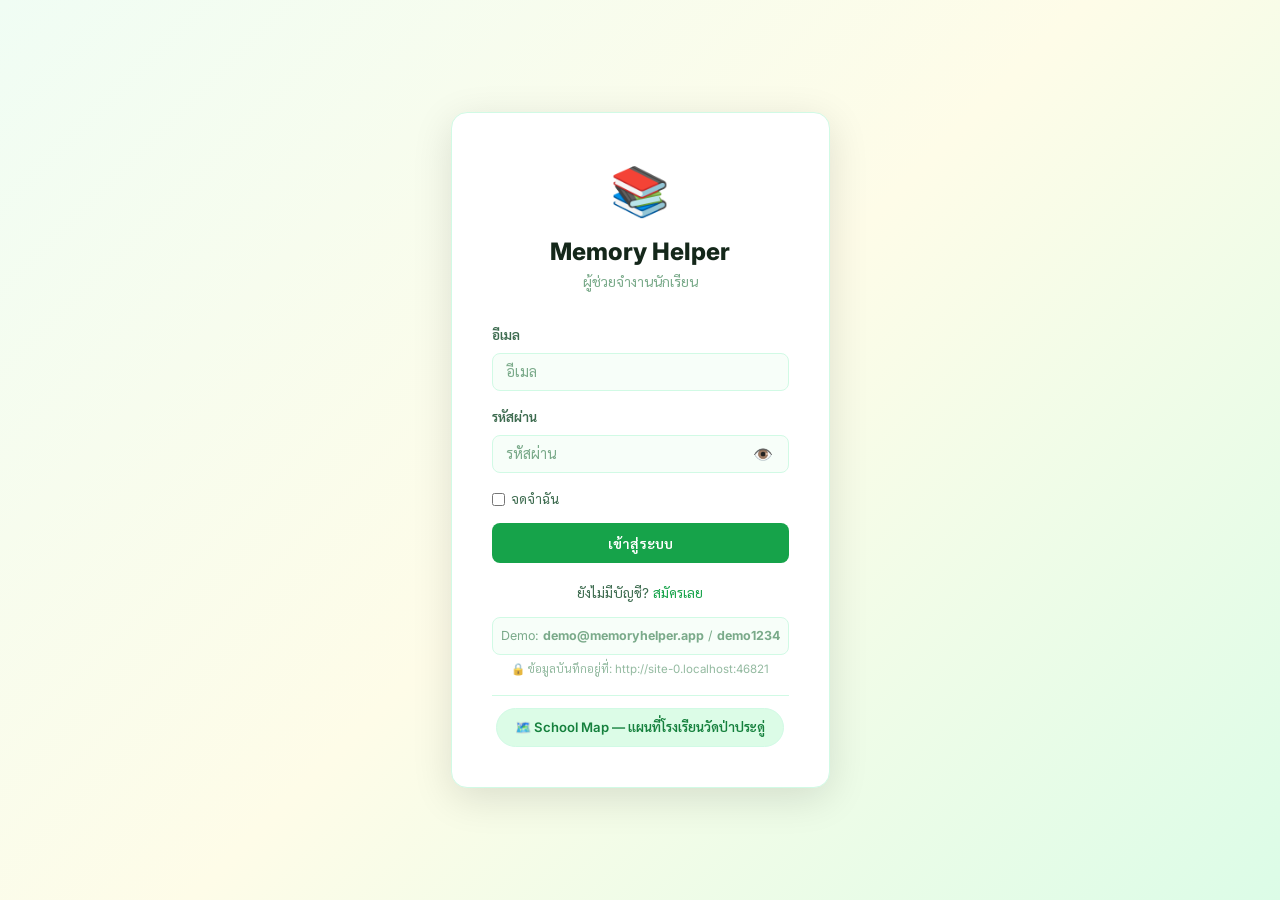
==== index.html @ 26f9a1de "Add files via upload" ====
<!DOCTYPE html>
<html lang="th" data-theme="light">
<head>
  <meta charset="UTF-8">
  <meta name="viewport" content="width=device-width, initial-scale=1.0, viewport-fit=cover">
  <meta name="description" content="Memory Helper – Student Task & Reminder Manager">
  <meta name="theme-color" content="#16a34a">
  <title>Memory Helper – ผู้ช่วยจำงานนักเรียน</title>

  <!-- Google Fonts -->
  <link rel="preconnect" href="https://fonts.googleapis.com">
  <link rel="preconnect" href="https://fonts.gstatic.com" crossorigin>
  <link href="https://fonts.googleapis.com/css2?family=Inter:wght@400;500;600;700;800&family=Sarabun:wght@400;500;600;700;800&display=swap" rel="stylesheet">

  <!-- Stylesheets -->
  <link rel="stylesheet" href="css/style.css">
  <link rel="stylesheet" href="css/responsive.css">
</head>
<body>

<!-- ════════════════════════════════════════════════════════════════════
     AUTH SCREEN
════════════════════════════════════════════════════════════════════ -->
<div id="authScreen" style="display:none" role="main" aria-label="Authentication">
  <div id="authFormContainer"></div>
</div>


<!-- ════════════════════════════════════════════════════════════════════
     APP SHELL
════════════════════════════════════════════════════════════════════ -->
<div id="appShell" style="display:none" role="application">

  <!-- Sidebar overlay (mobile) -->
  <div id="sidebarOverlay" aria-hidden="true"></div>

  <!-- Sidebar -->
  <nav id="sidebar" aria-label="Main navigation">

    <!-- Brand -->
    <div class="sidebar-brand">
      <span class="sidebar-brand-icon" aria-hidden="true">📚</span>
      <div>
        <div class="sidebar-brand-name" data-i18n="appName">Memory Helper</div>
        <div class="sidebar-brand-tag"  data-i18n="appTagline">ผู้ช่วยจำงานนักเรียน</div>
      </div>
    </div>

    <!-- User info -->
    <div id="sidebarUser" aria-live="polite"></div>

    <!-- Navigation links -->
    <div class="sidebar-nav" role="menu">
      <div class="nav-section-label">MENU</div>

      <a href="#" class="nav-link" data-page="dashboard" role="menuitem">
        <span class="nav-icon" aria-hidden="true">🏠</span>
        <span data-i18n="dashboard">หน้าหลัก</span>
      </a>

      <a href="#" class="nav-link" data-page="tasks" role="menuitem">
        <span class="nav-icon" aria-hidden="true">📝</span>
        <span data-i18n="myTasks">งานของฉัน</span>
      </a>

      <a href="#" class="nav-link" data-page="calendar" role="menuitem">
        <span class="nav-icon" aria-hidden="true">📅</span>
        <span data-i18n="calendar">ปฏิทิน</span>
      </a>

      <a href="#" class="nav-link" data-page="notifications" role="menuitem">
        <span class="nav-icon" aria-hidden="true">🔔</span>
        <span data-i18n="notifications">การแจ้งเตือน</span>
        <span class="nav-badge notif-badge" aria-label="unread notifications" style="display:none"></span>
      </a>

      <div class="nav-section-label" style="margin-top:.5rem">TOOLS</div>

      <a href="../school-map/index.html" class="nav-link" role="menuitem" target="_self">
        <span class="nav-icon" aria-hidden="true">🗺️</span>
        <span>School Map</span>
      </a>

      <div class="nav-section-label" style="margin-top:.5rem">ACCOUNT</div>

      <a href="#" class="nav-link" data-page="profile" role="menuitem">
        <span class="nav-icon" aria-hidden="true">👤</span>
        <span data-i18n="profile">โปรไฟล์</span>
      </a>

      <a href="#" class="nav-link" data-page="settings" role="menuitem">
        <span class="nav-icon" aria-hidden="true">⚙️</span>
        <span data-i18n="settings">ตั้งค่า</span>
      </a>
    </div>

    <!-- Bottom actions -->
    <div class="sidebar-bottom">
      <button class="sidebar-bottom-btn" id="themeToggleBtn" aria-label="Toggle theme">
        <span id="themeIcon" aria-hidden="true">🌙</span>
        <span id="themeLabel" data-i18n="darkMode">โหมดมืด</span>
      </button>
      <button class="sidebar-bottom-btn" id="langToggleBtn" aria-label="Switch language">
        🇬🇧 English
      </button>
      <button class="sidebar-bottom-btn danger" id="logoutBtn" aria-label="Logout">
        <span aria-hidden="true">🚪</span>
        <span data-i18n="logout">ออกจากระบบ</span>
      </button>
    </div>
  </nav>


  <!-- Main area -->
  <div class="main-area">

    <!-- Topbar -->
    <header id="topbar" role="banner">
      <button id="hamburgerBtn" aria-label="Open menu" aria-expanded="false" aria-controls="sidebar">
        <span></span><span></span><span></span>
      </button>

      <div class="topbar-search" role="search">
        <svg class="topbar-search-icon" width="16" height="16" viewBox="0 0 24 24"
             fill="none" stroke="currentColor" stroke-width="2" aria-hidden="true">
          <circle cx="11" cy="11" r="8"/><line x1="21" y1="21" x2="16.65" y2="16.65"/>
        </svg>
        <input type="search" id="globalSearch" aria-label="Search tasks"
               data-i18n-placeholder="searchTasks"
               placeholder="ค้นหางาน...">
      </div>

      <div class="topbar-right">
        <button class="topbar-btn" onclick="navigateTo('notifications')" aria-label="Notifications">
          <span aria-hidden="true">🔔</span>
          <span class="notif-badge" style="display:none" aria-live="polite"></span>
        </button>
        <button class="topbar-btn" onclick="toggleTheme()" aria-label="Toggle theme" id="themeToggleBtnTop">
          <span aria-hidden="true">🌙</span>
        </button>
      </div>
    </header>


    <!-- Page content -->
    <main class="page-content" id="pageContent" role="main" aria-live="polite">

      <section id="page-dashboard"     class="page" role="region" aria-label="Dashboard"></section>
      <section id="page-tasks"         class="page" role="region" aria-label="My Tasks"></section>
      <section id="page-calendar"      class="page" role="region" aria-label="Calendar"></section>
      <section id="page-notifications" class="page" role="region" aria-label="Notifications"></section>
      <section id="page-profile"       class="page" role="region" aria-label="Profile"></section>
      <section id="page-settings"      class="page" role="region" aria-label="Settings"></section>

    </main>
  </div>

</div>


<!-- ════════════════════════════════════════════════════════════════════
     TASK MODAL
════════════════════════════════════════════════════════════════════ -->
<div id="mainModal" role="dialog" aria-modal="true" aria-hidden="true"
     aria-labelledby="modalTitle">
  <div class="modal-content">
    <div class="modal-header">
      <h2 id="modalTitle"></h2>
      <button class="modal-close" id="modalCloseBtn" aria-label="Close modal">✕</button>
    </div>
    <div class="modal-body" id="modalBody"></div>
    <div class="modal-footer">
      <button class="btn btn-outline danger" id="modalDeleteBtn" style="display:none;margin-right:auto">
        <svg width="14" height="14" viewBox="0 0 24 24" fill="none" stroke="currentColor"
             stroke-width="2" aria-hidden="true">
          <polyline points="3 6 5 6 21 6"/>
          <path d="M19 6l-1 14a2 2 0 0 1-2 2H8a2 2 0 0 1-2-2L5 6"/>
        </svg>
        <span data-i18n="delete">ลบ</span>
      </button>
      <button class="btn btn-outline" id="modalCancelBtn" data-i18n="cancel">ยกเลิก</button>
      <button class="btn btn-primary" id="modalSaveBtn" data-i18n="save">บันทึก</button>
    </div>
  </div>
</div>


<!-- ════════════════════════════════════════════════════════════════════
     CONFIRM DIALOG
════════════════════════════════════════════════════════════════════ -->
<div id="confirmModal" role="alertdialog" aria-modal="true"
     aria-labelledby="confirmMessage">
  <div class="confirm-box">
    <h3 id="confirmMessage"></h3>
    <div class="confirm-btns">
      <button class="btn btn-danger"  id="confirmYesBtn" data-i18n="yes">ใช่</button>
      <button class="btn btn-outline" id="confirmNoBtn"  data-i18n="no">ไม่</button>
    </div>
  </div>
</div>


<!-- ════════════════════════════════════════════════════════════════════
     TOAST CONTAINER
════════════════════════════════════════════════════════════════════ -->
<div id="toastContainer" aria-live="polite" aria-atomic="false"></div>


<!-- ════════════════════════════════════════════════════════════════════
     MOBILE FAB
════════════════════════════════════════════════════════════════════ -->
<button id="fabAddBtn" aria-label="Add task">+</button>


<!-- ════════════════════════════════════════════════════════════════════
     JAVASCRIPT  –  load order matters
════════════════════════════════════════════════════════════════════ -->
<script src="js/translations.js"></script>
<script src="js/storage.js"></script>
<script src="js/auth.js"></script>
<script src="js/reminders.js"></script>
<script src="js/notifications.js"></script>
<script src="js/school.js"></script>
<script src="js/subjects.js"></script>
<script src="js/teachers.js"></script>
<script src="js/homework.js"></script>
<script src="js/calendar.js"></script>
<script src="js/app.js"></script>

</body>
</html>
---- css/style.css ----
/* =====================================================================
   style.css  –  Memory Helper  –  Main Stylesheet
   ===================================================================== */

/* ── CSS Variables (Light theme – Green & Yellow scheme) ──────────── */
:root {
  --bg:            #f0fdf4;
  --surface:       #ffffff;
  --surface-2:     #f7fef9;
  --border:        #d1fae5;
  --text:          #14271a;
  --text-2:        #3d6b4f;
  --text-3:        #7aaa8a;

  /* Primary = Green */
  --primary:       #16a34a;
  --primary-light: #dcfce7;
  --primary-dark:  #15803d;

  /* Accent = Yellow */
  --accent:        #ca8a04;
  --accent-light:  #fef9c3;
  --accent-dark:   #a16207;
  --accent-bright: #eab308;

  --success:       #22c55e;
  --success-light: #dcfce7;
  --warning:       #eab308;
  --warning-light: #fef9c3;
  --danger:        #ef4444;
  --danger-light:  #fee2e2;
  --info:          #0ea5e9;
  --info-light:    #e0f2fe;
  --purple:        #8b5cf6;
  --purple-light:  #ede9fe;
  --teal:          #14b8a6;
  --teal-light:    #ccfbf1;
  --orange:        #f97316;
  --orange-light:  #ffedd5;

  --sidebar-w:     260px;
  --topbar-h:      64px;
  --radius:        12px;
  --radius-sm:     8px;
  --radius-lg:     16px;
  --shadow-sm:     0 1px 3px rgba(0,0,0,.07), 0 1px 2px rgba(0,0,0,.04);
  --shadow:        0 4px 16px rgba(0,0,0,.08);
  --shadow-lg:     0 10px 40px rgba(0,0,0,.12);
  --transition:    .2s ease;
  --font:          'Inter', 'Sarabun', system-ui, sans-serif;
}

[data-theme="dark"] {
  --bg:            #0a1a0f;
  --surface:       #0f2117;
  --surface-2:     #162d1f;
  --border:        #1e4028;
  --text:          #e6f5eb;
  --text-2:        #86c49a;
  --text-3:        #4a7a5a;
  --primary-light: #14321e;
  --accent-light:  #2d2200;
  --success-light: #052e0e;
  --warning-light: #2d1e00;
  --danger-light:  #450a0a;
  --info-light:    #082030;
  --purple-light:  #2e1065;
  --teal-light:    #042f2e;
  --orange-light:  #431407;
  --shadow-sm:     0 1px 3px rgba(0,0,0,.35);
  --shadow:        0 4px 16px rgba(0,0,0,.35);
  --shadow-lg:     0 10px 40px rgba(0,0,0,.45);
}

/* ── Reset & Base ─────────────────────────────────────────────────── */
*, *::before, *::after { box-sizing: border-box; margin: 0; padding: 0; }
html { scroll-behavior: smooth; }
body {
  font-family: var(--font);
  background: var(--bg);
  color: var(--text);
  line-height: 1.6;
  min-height: 100vh;
  transition: background var(--transition), color var(--transition);
}
a { color: var(--primary); text-decoration: none; }
a:hover { text-decoration: underline; }
img { max-width: 100%; display: block; }
button { font-family: inherit; cursor: pointer; border: none; background: none; }
input, textarea, select { font-family: inherit; }
ul, ol { list-style: none; }

/* ── Typography ───────────────────────────────────────────────────── */
h1 { font-size: 1.75rem; font-weight: 700; line-height: 1.2; }
h2 { font-size: 1.25rem; font-weight: 600; }
h3 { font-size: 1.05rem; font-weight: 600; }
h4 { font-size: .95rem;  font-weight: 600; }
p  { color: var(--text-2); }
.gradient-text {
  background: linear-gradient(135deg, var(--primary), var(--accent-bright));
  -webkit-background-clip: text;
  -webkit-text-fill-color: transparent;
  background-clip: text;
}

/* ── Scrollbar ────────────────────────────────────────────────────── */
::-webkit-scrollbar { width: 6px; height: 6px; }
::-webkit-scrollbar-track { background: transparent; }
::-webkit-scrollbar-thumb { background: var(--border); border-radius: 99px; }
::-webkit-scrollbar-thumb:hover { background: var(--text-3); }

/* ── Layout ───────────────────────────────────────────────────────── */
#appShell { display: flex; min-height: 100vh; }
.main-area { flex: 1; display: flex; flex-direction: column; min-width: 0; margin-left: var(--sidebar-w); }
.page-content { flex: 1; padding: 2rem; max-width: 1200px; width: 100%; margin: 0 auto; }

/* ── Sidebar ──────────────────────────────────────────────────────── */
#sidebar {
  position: fixed; top: 0; left: 0; bottom: 0; width: var(--sidebar-w);
  background: var(--surface);
  border-right: 1px solid var(--border);
  display: flex; flex-direction: column;
  z-index: 200;
  transition: transform var(--transition), box-shadow var(--transition);
  overflow-y: auto;
}
.sidebar-brand {
  display: flex; align-items: center; gap: .75rem;
  padding: 1.25rem 1.5rem;
  border-bottom: 1px solid var(--border);
}
.sidebar-brand-icon { font-size: 1.75rem; }
.sidebar-brand-name { font-size: 1.1rem; font-weight: 700; color: var(--text); }
.sidebar-brand-tag  { font-size: .7rem; color: var(--text-3); }

#sidebarUser {
  display: flex; align-items: center; gap: .75rem;
  padding: 1rem 1.5rem;
  border-bottom: 1px solid var(--border);
}
.sidebar-avatar {
  width: 40px; height: 40px; border-radius: 50%;
  background: linear-gradient(135deg, var(--primary), var(--accent-bright));
  display: flex; align-items: center; justify-content: center;
  color: #fff; font-weight: 700; font-size: .9rem; overflow: hidden; flex-shrink: 0;
}
.sidebar-avatar img { width: 100%; height: 100%; object-fit: cover; }
.sidebar-user-name  { font-size: .9rem; font-weight: 600; color: var(--text); }
.sidebar-user-email { font-size: .75rem; color: var(--text-3); }

.sidebar-nav { flex: 1; padding: .75rem 0; }
.nav-section-label { font-size: .65rem; font-weight: 700; letter-spacing: .08em; text-transform: uppercase; color: var(--text-3); padding: .5rem 1.5rem .25rem; }
.nav-link {
  display: flex; align-items: center; gap: .75rem;
  padding: .65rem 1.5rem;
  color: var(--text-2);
  font-size: .9rem; font-weight: 500;
  border-radius: var(--radius-sm);
  margin: .1rem .75rem;
  transition: background var(--transition), color var(--transition);
  position: relative;
}
.nav-link:hover { background: var(--primary-light); color: var(--primary); text-decoration: none; }
.nav-link.active { background: var(--primary-light); color: var(--primary); font-weight: 600; }
.nav-link.active::before {
  content: ''; position: absolute; left: 0; top: 50%; transform: translateY(-50%);
  width: 3px; height: 60%; background: var(--primary); border-radius: 99px; margin-left: .75rem;
}
.nav-icon { font-size: 1.1rem; width: 20px; text-align: center; }
.nav-badge {
  margin-left: auto; min-width: 18px; height: 18px; padding: 0 4px;
  background: var(--danger); color: #fff; font-size: .68rem; font-weight: 700;
  border-radius: 99px; display: flex; align-items: center; justify-content: center;
}
.sidebar-bottom {
  border-top: 1px solid var(--border); padding: .75rem;
}
.sidebar-bottom-btn {
  display: flex; align-items: center; gap: .75rem;
  padding: .6rem 1rem; width: 100%;
  border-radius: var(--radius-sm); color: var(--text-2); font-size: .875rem;
  transition: background var(--transition), color var(--transition);
}
.sidebar-bottom-btn:hover { background: var(--surface-2); color: var(--text); }
.sidebar-bottom-btn.danger:hover { background: var(--danger-light); color: var(--danger); }

#sidebarOverlay {
  display: none; position: fixed; inset: 0;
  background: rgba(0,0,0,.4); z-index: 199;
}
#sidebarOverlay.active { display: block; }

/* ── Topbar ───────────────────────────────────────────────────────── */
#topbar {
  height: var(--topbar-h); background: var(--surface);
  border-bottom: 1px solid var(--border);
  display: flex; align-items: center; gap: 1rem;
  padding: 0 1.5rem; position: sticky; top: 0; z-index: 100;
}
#hamburgerBtn {
  display: none; flex-direction: column; gap: 5px;
  padding: .5rem; border-radius: var(--radius-sm);
  transition: background var(--transition);
}
#hamburgerBtn:hover { background: var(--surface-2); }
#hamburgerBtn span { display: block; width: 22px; height: 2px; background: var(--text); border-radius: 99px; transition: var(--transition); }
.topbar-search {
  flex: 1; max-width: 360px;
  position: relative;
}
.topbar-search-icon { position: absolute; left: .75rem; top: 50%; transform: translateY(-50%); color: var(--text-3); pointer-events: none; }
#globalSearch {
  width: 100%; padding: .5rem .75rem .5rem 2.25rem;
  background: var(--surface-2); border: 1px solid var(--border);
  border-radius: 99px; color: var(--text); font-size: .875rem;
  transition: border var(--transition), box-shadow var(--transition);
}
#globalSearch:focus { outline: none; border-color: var(--primary); box-shadow: 0 0 0 3px rgba(22,163,74,.15); }
.topbar-right { margin-left: auto; display: flex; align-items: center; gap: .5rem; }
.topbar-btn {
  width: 38px; height: 38px; border-radius: 50%;
  display: flex; align-items: center; justify-content: center;
  color: var(--text-2); font-size: 1rem;
  transition: background var(--transition), color var(--transition);
  position: relative;
}
.topbar-btn:hover { background: var(--surface-2); color: var(--text); }
.notif-badge {
  position: absolute; top: -2px; right: -2px;
  min-width: 16px; height: 16px; padding: 0 3px;
  background: var(--danger); color: #fff; font-size: .62rem; font-weight: 700;
  border-radius: 99px; display: flex; align-items: center; justify-content: center;
  border: 2px solid var(--surface);
}
#langToggleBtn {
  padding: .35rem .75rem; border-radius: 99px; font-size: .8rem; font-weight: 600;
  background: var(--primary-light); color: var(--primary);
  transition: background var(--transition);
}
#langToggleBtn:hover { background: var(--primary); color: #fff; }

/* ── Pages ────────────────────────────────────────────────────────── */
.page { display: none; }
.page.active { display: block; }
.page-enter { animation: fadeSlideIn .35s ease; }

@keyframes fadeSlideIn {
  from { opacity: 0; transform: translateY(12px); }
  to   { opacity: 1; transform: translateY(0); }
}

.page-header {
  display: flex; align-items: center; justify-content: space-between;
  flex-wrap: wrap; gap: 1rem; margin-bottom: 1.75rem;
}
.header-actions { display: flex; gap: .5rem; flex-wrap: wrap; }

/* ── Dashboard ────────────────────────────────────────────────────── */
.greeting-text { font-size: 1.6rem; font-weight: 700; line-height: 1.3; }
.greeting-date { color: var(--text-2); font-size: .9rem; margin-top: .25rem; }

.stats-grid {
  display: grid; grid-template-columns: repeat(5, 1fr);
  gap: 1rem; margin-bottom: 1rem;
}
.stat-card {
  background: var(--surface); border-radius: var(--radius);
  padding: 1.25rem 1rem; box-shadow: var(--shadow-sm);
  display: flex; align-items: center; gap: 1rem;
  transition: transform var(--transition), box-shadow var(--transition);
  border: 1px solid var(--border);
}
.stat-card:hover { transform: translateY(-2px); box-shadow: var(--shadow); }
.stat-icon { font-size: 1.75rem; width: 48px; height: 48px; border-radius: var(--radius-sm); display: flex; align-items: center; justify-content: center; }
.stat-value { font-size: 1.75rem; font-weight: 700; line-height: 1; }
.stat-label { font-size: .78rem; color: var(--text-2); margin-top: .2rem; }
.stat-blue   .stat-icon { background: var(--info-light);   }
.stat-green  .stat-icon { background: var(--success-light);}
.stat-yellow .stat-icon { background: var(--warning-light);}
.stat-red    .stat-icon { background: var(--danger-light); }
.stat-teal   .stat-icon { background: var(--teal-light);   }
.stat-blue   .stat-value { color: var(--info);    }
.stat-green  .stat-value { color: var(--success); }
.stat-yellow .stat-value { color: var(--warning); }
.stat-red    .stat-value { color: var(--danger);  }
.stat-teal   .stat-value { color: var(--teal);    }

.progress-card {
  background: var(--surface); border-radius: var(--radius);
  padding: 1.25rem 1.5rem; box-shadow: var(--shadow-sm);
  border: 1px solid var(--border); margin-bottom: 1.5rem;
}
.progress-header { display: flex; justify-content: space-between; align-items: center; margin-bottom: .75rem; font-size: .9rem; color: var(--text-2); }
.progress-pct { font-weight: 700; font-size: 1.1rem; color: var(--primary); }
.progress-bar-wrap { height: 8px; background: var(--surface-2); border-radius: 99px; overflow: hidden; border: 1px solid var(--border); }
.progress-bar-fill { height: 100%; background: linear-gradient(90deg, var(--primary), var(--accent-bright)); border-radius: 99px; transition: width .8s cubic-bezier(.4,0,.2,1); }

.dashboard-grid { display: grid; grid-template-columns: repeat(2, 1fr); gap: 1rem; }
.dash-section { background: var(--surface); border-radius: var(--radius); padding: 1.25rem; box-shadow: var(--shadow-sm); border: 1px solid var(--border); }
.dash-section-header { display: flex; align-items: center; justify-content: space-between; margin-bottom: 1rem; }
.dash-section-header h2 { font-size: 1rem; font-weight: 600; }

/* ── Reminder mini card ────────────────────────────────────────────── */
.reminder-mini-card {
  display: flex; align-items: center; justify-content: space-between;
  padding: .65rem .75rem; border-radius: var(--radius-sm);
  background: var(--surface-2); border: 1px solid var(--border);
  margin-bottom: .5rem; cursor: pointer; gap: .75rem;
  transition: background var(--transition), box-shadow var(--transition);
}
.reminder-mini-card:hover { background: var(--primary-light); box-shadow: var(--shadow-sm); }
.reminder-mini-card:last-child { margin-bottom: 0; }
.rmc-left { display: flex; align-items: center; gap: .6rem; flex: 1; min-width: 0; }
.rmc-title { font-size: .875rem; font-weight: 500; white-space: nowrap; overflow: hidden; text-overflow: ellipsis; }
.rmc-sub   { font-size: .75rem; color: var(--text-3); }
.rmc-right { display: flex; align-items: center; gap: .5rem; flex-shrink: 0; }
.rmc-date  { font-size: .72rem; font-weight: 500; }
.reminder-mini-card.is-completed { opacity: .6; }
/* New priority names: normal | important | urgent */
.priority-urgent    { border-left: 3px solid var(--danger);  }
.priority-important { border-left: 3px solid var(--warning); }
.priority-normal    { border-left: 3px solid var(--success); }
/* Legacy aliases kept so any old stored data doesn't break layout */
.priority-high   { border-left: 3px solid var(--danger);  }
.priority-medium { border-left: 3px solid var(--warning); }
.priority-low    { border-left: 3px solid var(--success); }

/* ── Check circle button ──────────────────────────────────────────── */
.complete-btn {
  width: 22px; height: 22px; border-radius: 50%;
  border: 2px solid var(--border); background: none; flex-shrink: 0;
  display: flex; align-items: center; justify-content: center;
  transition: border var(--transition), background var(--transition);
  cursor: pointer; font-size: .75rem;
}
.complete-btn:hover { border-color: var(--primary); }
.complete-btn.done  { border: none; background: none; font-size: 1rem; }
.check-circle { width: 10px; height: 10px; border-radius: 50%; background: transparent; }
.strikethrough { text-decoration: line-through; color: var(--text-3); }

/* ── Task card ────────────────────────────────────────────────────── */
.task-list { display: flex; flex-direction: column; gap: .75rem; }
.task-card {
  background: var(--surface); border-radius: var(--radius);
  border: 1px solid var(--border);
  box-shadow: var(--shadow-sm);
  transition: box-shadow var(--transition), transform var(--transition);
}
.task-card:hover { box-shadow: var(--shadow); transform: translateY(-1px); }
.task-card.is-completed { opacity: .65; }
.tc-main { display: flex; align-items: flex-start; gap: .75rem; padding: 1rem 1.25rem; }
.tc-content { flex: 1; min-width: 0; cursor: pointer; }
.tc-title  { font-size: .95rem; font-weight: 600; margin-bottom: .25rem; }
.tc-desc   { font-size: .82rem; color: var(--text-2); margin-bottom: .5rem; display: -webkit-box; -webkit-line-clamp: 2; -webkit-box-orient: vertical; overflow: hidden; }
.tc-meta   { display: flex; flex-wrap: wrap; gap: .35rem; }
.tc-chip   { font-size: .72rem; padding: .2rem .5rem; border-radius: 99px; background: var(--surface-2); border: 1px solid var(--border); color: var(--text-2); }
.chip-date.status-overdue  { color: var(--danger);  background: var(--danger-light); border-color: var(--danger); }
.chip-date.status-dueToday { color: var(--warning); background: var(--warning-light); border-color: var(--warning); }
.chip-date.status-dueSoon  { color: var(--orange);  background: var(--orange-light);  border-color: var(--orange); }
.tc-actions { display: flex; align-items: center; gap: .4rem; flex-shrink: 0; }

/* Status text colors */
.status-overdue  { color: var(--danger);  }
.status-dueToday { color: var(--warning); }
.status-dueSoon  { color: var(--orange);  }
.status-upcoming { color: var(--info);    }
.status-completed{ color: var(--success); }

/* ── Badges ───────────────────────────────────────────────────────── */
.badge {
  display: inline-flex; align-items: center; padding: .2rem .55rem;
  border-radius: 99px; font-size: .7rem; font-weight: 600;
}
.badge-high    { background: var(--danger-light);  color: var(--danger);  }
.badge-medium  { background: var(--warning-light); color: var(--warning); }
.badge-low     { background: var(--success-light); color: var(--success); }
/* New priority badge names */
.badge-urgent    { background: var(--danger-light);  color: var(--danger);  }
.badge-important { background: var(--warning-light); color: var(--warning); }
.badge-normal    { background: var(--success-light); color: var(--success); }
.badge-blue    { background: var(--info-light);    color: var(--info);    }
.badge-purple  { background: var(--purple-light);  color: var(--purple);  }
.badge-red     { background: var(--danger-light);  color: var(--danger);  }
.badge-orange  { background: var(--orange-light);  color: var(--orange);  }
.badge-green   { background: var(--success-light); color: var(--success); }
/* ── Buttons ──────────────────────────────────────────────────────── */
.btn {
  display: inline-flex; align-items: center; gap: .4rem;
  padding: .55rem 1.1rem; border-radius: var(--radius-sm); font-size: .875rem; font-weight: 600;
  transition: background var(--transition), transform var(--transition), box-shadow var(--transition);
  white-space: nowrap; cursor: pointer; border: none;
}
.btn:active { transform: scale(.97); }
.btn-primary { background: var(--primary); color: #fff; }
.btn-primary:hover { background: var(--primary-dark); box-shadow: 0 4px 12px rgba(22,163,74,.35); }
.btn-outline { background: transparent; color: var(--text-2); border: 1.5px solid var(--border); }
.btn-outline:hover { border-color: var(--primary); color: var(--primary); background: var(--primary-light); }
.btn-danger  { background: var(--danger); color: #fff; }
.btn-danger:hover { background: #dc2626; }
.btn-block { width: 100%; justify-content: center; padding: .7rem; }
.btn-sm { padding: .35rem .75rem; font-size: .8rem; }

.icon-btn {
  width: 32px; height: 32px; border-radius: var(--radius-sm);
  display: flex; align-items: center; justify-content: center;
  color: var(--text-3); transition: background var(--transition), color var(--transition);
}
.icon-btn:hover { background: var(--surface-2); color: var(--text); }
.icon-btn.danger:hover { background: var(--danger-light); color: var(--danger); }

/* ── Forms ────────────────────────────────────────────────────────── */
.form-group { margin-bottom: 1rem; }
.form-row { display: grid; grid-template-columns: 1fr 1fr; gap: 1rem; }
.form-label { display: block; font-size: .83rem; font-weight: 600; color: var(--text-2); margin-bottom: .4rem; }
.required { color: var(--danger); }
.form-input {
  width: 100%; padding: .6rem .85rem;
  border: 1.5px solid var(--border); border-radius: var(--radius-sm);
  background: var(--surface-2); color: var(--text); font-size: .9rem;
  transition: border var(--transition), box-shadow var(--transition);
}
.form-input:focus { outline: none; border-color: var(--primary); box-shadow: 0 0 0 3px rgba(22,163,74,.12); background: var(--surface); }
.form-input::placeholder { color: var(--text-3); }
.form-textarea { min-height: 90px; resize: vertical; }
.form-select { appearance: none; background-image: url("data:image/svg+xml,%3Csvg xmlns='http://www.w3.org/2000/svg' width='12' height='12' viewBox='0 0 24 24' fill='none' stroke='%238a94b0' stroke-width='2'%3E%3Cpolyline points='6 9 12 15 18 9'/%3E%3C/svg%3E"); background-repeat: no-repeat; background-position: right .75rem center; padding-right: 2.25rem; }
.form-error { display: none; font-size: .78rem; color: var(--danger); margin-top: .3rem; }
.form-check-row { display: flex; align-items: center; margin-bottom: .75rem; }
.form-check { display: flex; align-items: center; gap: .4rem; font-size: .85rem; cursor: pointer; color: var(--text-2); }
.input-password-wrap { position: relative; }
.pw-toggle { position: absolute; right: .75rem; top: 50%; transform: translateY(-50%); background: none; border: none; cursor: pointer; font-size: 1rem; padding: .2rem; }

/* ── Priority radio ───────────────────────────────────────────────── */
.priority-radio-group { display: flex; gap: .5rem; }
.priority-radio {
  flex: 1; display: flex; align-items: center; justify-content: center;
  padding: .5rem; border-radius: var(--radius-sm); border: 1.5px solid var(--border);
  font-size: .82rem; font-weight: 600; cursor: pointer; transition: all var(--transition);
}
.priority-radio input { position: absolute; opacity: 0; width: 0; height: 0; }
.priority-radio-high.active   { background: var(--danger-light);  border-color: var(--danger);  color: var(--danger);  }
.priority-radio-medium.active { background: var(--warning-light); border-color: var(--warning); color: var(--warning); }
.priority-radio-low.active    { background: var(--success-light); border-color: var(--success); color: var(--success); }
/* New priority radio names */
.priority-radio-urgent.active    { background: var(--danger-light);  border-color: var(--danger);  color: var(--danger);  }
.priority-radio-important.active { background: var(--warning-light); border-color: var(--warning); color: var(--warning); }
.priority-radio-normal.active    { background: var(--success-light); border-color: var(--success); color: var(--success); }
.priority-radio:hover         { border-color: var(--primary); }

/* ── Status radio group ───────────────────────────────────────────── */
.status-radio-group { display: flex; gap: .5rem; }
.status-radio {
  flex: 1; display: flex; align-items: center; justify-content: center; gap: .35rem;
  padding: .5rem; border-radius: var(--radius-sm); border: 1.5px solid var(--border);
  font-size: .82rem; font-weight: 600; cursor: pointer; transition: all var(--transition);
}
.status-radio input { position: absolute; opacity: 0; width: 0; height: 0; }
.status-radio.active         { background: var(--warning-light); border-color: var(--warning); color: var(--warning); }
.status-radio-done.active    { background: var(--success-light); border-color: var(--success); color: var(--success); }
.status-radio:hover          { border-color: var(--primary); }

/* ── Filter bar / Tasks toolbar ───────────────────────────────────── */
.tasks-toolbar {
  display: flex; align-items: center; gap: .75rem; margin-bottom: 1rem; flex-wrap: wrap;
}
.search-wrap { position: relative; flex: 1; min-width: 200px; }
.search-icon { position: absolute; left: .75rem; top: 50%; transform: translateY(-50%); color: var(--text-3); pointer-events: none; }
.search-input {
  width: 100%; padding: .55rem .75rem .55rem 2.25rem;
  border: 1.5px solid var(--border); border-radius: 99px;
  background: var(--surface); color: var(--text); font-size: .875rem;
  transition: border var(--transition), box-shadow var(--transition);
}
.search-input:focus { outline: none; border-color: var(--primary); box-shadow: 0 0 0 3px rgba(22,163,74,.12); }
.search-input::placeholder { color: var(--text-3); }
.sort-select { padding: .5rem .75rem; border: 1.5px solid var(--border); border-radius: var(--radius-sm); background: var(--surface); color: var(--text); font-size: .85rem; cursor: pointer; }
.sort-select:focus { outline: none; border-color: var(--primary); }

.filter-bar { display: flex; gap: .4rem; flex-wrap: wrap; margin-bottom: 1.25rem; }
.filter-btn {
  padding: .4rem .85rem; border-radius: 99px; font-size: .8rem; font-weight: 600;
  border: 1.5px solid var(--border); background: var(--surface); color: var(--text-2);
  transition: all var(--transition);
}
.filter-btn:hover  { border-color: var(--primary); color: var(--primary); background: var(--primary-light); }
.filter-btn.active { background: var(--primary); color: #fff; border-color: var(--primary); }

/* ── Empty state ──────────────────────────────────────────────────── */
.empty-state {
  text-align: center; padding: 4rem 2rem;
  display: flex; flex-direction: column; align-items: center; gap: 1rem;
}
.empty-icon { font-size: 3rem; }
.empty-state h3 { color: var(--text-2); font-weight: 600; }
.empty-state-small { text-align: center; padding: 1.5rem; color: var(--text-3); font-size: .875rem; }
.empty-state-small span { font-size: 1.5rem; display: block; margin-bottom: .5rem; }

/* ── Modal ────────────────────────────────────────────────────────── */
#mainModal {
  display: none; position: fixed; inset: 0;
  background: rgba(0,0,0,.45); z-index: 1000;
  align-items: center; justify-content: center; padding: 1rem;
}
#mainModal.active { display: flex; }
.modal-content {
  background: var(--surface); border-radius: var(--radius-lg);
  width: 100%; max-width: 560px; max-height: 92vh;
  display: flex; flex-direction: column; box-shadow: var(--shadow-lg);
  transform: translateY(20px) scale(.97); opacity: 0;
  transition: transform .22s ease, opacity .22s ease;
}
.modal-content.modal-in { transform: translateY(0) scale(1); opacity: 1; }
.modal-header { display: flex; align-items: center; justify-content: space-between; padding: 1.25rem 1.5rem; border-bottom: 1px solid var(--border); }
.modal-header h2 { font-size: 1.05rem; font-weight: 700; }
.modal-close { width: 32px; height: 32px; border-radius: 50%; display: flex; align-items: center; justify-content: center; color: var(--text-3); font-size: 1.2rem; transition: background var(--transition); }
.modal-close:hover { background: var(--surface-2); color: var(--text); }
.modal-body { padding: 1.5rem; overflow-y: auto; flex: 1; }
.modal-footer { display: flex; gap: .75rem; padding: 1rem 1.5rem; border-top: 1px solid var(--border); justify-content: flex-end; }

/* ── Confirm modal ────────────────────────────────────────────────── */
#confirmModal {
  display: none; position: fixed; inset: 0; background: rgba(0,0,0,.45);
  z-index: 1100; align-items: center; justify-content: center; padding: 1rem;
}
#confirmModal.active { display: flex; }
.confirm-box {
  background: var(--surface); border-radius: var(--radius-lg);
  padding: 2rem; max-width: 360px; width: 100%;
  box-shadow: var(--shadow-lg); text-align: center;
}
.confirm-box h3 { margin-bottom: 1.5rem; color: var(--text); }
.confirm-btns { display: flex; gap: .75rem; justify-content: center; }

/* ── Toast ────────────────────────────────────────────────────────── */
#toastContainer {
  position: fixed; bottom: 1.5rem; right: 1.5rem; z-index: 2000;
  display: flex; flex-direction: column; gap: .5rem; pointer-events: none;
}
.toast {
  display: flex; align-items: center; gap: .65rem;
  padding: .75rem 1rem; border-radius: var(--radius);
  background: var(--surface); border: 1px solid var(--border);
  box-shadow: var(--shadow-lg); min-width: 260px; max-width: 360px;
  pointer-events: all; transform: translateX(120%); transition: transform .3s cubic-bezier(.4,0,.2,1);
}
.toast.toast-show { transform: translateX(0); }
.toast-success { border-left: 4px solid var(--success); }
.toast-error   { border-left: 4px solid var(--danger);  }
.toast-warning { border-left: 4px solid var(--warning); }
.toast-info    { border-left: 4px solid var(--info);    }
.toast-icon { font-size: 1rem; flex-shrink: 0; }
.toast-msg  { flex: 1; font-size: .875rem; font-weight: 500; color: var(--text); }
.toast-close { background: none; border: none; cursor: pointer; color: var(--text-3); font-size: 1rem; padding: .2rem; margin-left: auto; }

/* ── Notifications page ───────────────────────────────────────────── */
.notif-list { display: flex; flex-direction: column; gap: .75rem; }
.notif-card {
  display: flex; align-items: flex-start; gap: 1rem;
  background: var(--surface); border-radius: var(--radius); padding: 1rem 1.25rem;
  border: 1px solid var(--border); box-shadow: var(--shadow-sm);
  transition: box-shadow var(--transition);
}
.notif-card:hover { box-shadow: var(--shadow); }
.notif-card.is-read { opacity: .55; }
.notif-icon { font-size: 1.4rem; flex-shrink: 0; margin-top: .1rem; }
.notif-content { flex: 1; min-width: 0; }
.notif-title   { font-size: .9rem; font-weight: 600; margin-bottom: .2rem; }
.notif-sub     { font-size: .8rem; color: var(--text-2); margin-bottom: .4rem; }
.notif-meta    { display: flex; flex-wrap: wrap; align-items: center; gap: .4rem; }
.notif-status-badge { font-size: .72rem; font-weight: 600; padding: .15rem .5rem; border-radius: 99px; }
.notif-overdue   .notif-status-badge { background: var(--danger-light);  color: var(--danger);  }
.notif-dueToday  .notif-status-badge { background: var(--warning-light); color: var(--warning); }
.notif-dueSoon   .notif-status-badge { background: var(--orange-light);  color: var(--orange);  }
.notif-upcoming  .notif-status-badge { background: var(--info-light);    color: var(--info);    }
.notif-completed .notif-status-badge { background: var(--success-light); color: var(--success); }
.notif-date    { font-size: .75rem; color: var(--text-3); }
.notif-actions { display: flex; gap: .25rem; flex-shrink: 0; }

/* ── Calendar ─────────────────────────────────────────────────────── */
.calendar-layout { display: grid; grid-template-columns: 1fr 360px; gap: 1.5rem; align-items: start; }
.calendar-wrapper { background: var(--surface); border-radius: var(--radius-lg); border: 1px solid var(--border); box-shadow: var(--shadow-sm); overflow: hidden; }
.calendar-header { display: flex; align-items: center; justify-content: space-between; padding: 1.25rem 1.5rem; border-bottom: 1px solid var(--border); }
.cal-month-title { display: flex; align-items: baseline; gap: .5rem; }
.cal-month { font-size: 1.15rem; font-weight: 700; color: var(--text); }
.cal-year  { font-size: .9rem; color: var(--text-3); }
.cal-nav-btn { width: 36px; height: 36px; border-radius: 50%; display: flex; align-items: center; justify-content: center; color: var(--text-2); transition: background var(--transition), color var(--transition); }
.cal-nav-btn:hover { background: var(--primary-light); color: var(--primary); }
.calendar-grid { display: grid; grid-template-columns: repeat(7, 1fr); padding: .75rem; gap: .25rem; }
.cal-day-header { text-align: center; font-size: .72rem; font-weight: 700; color: var(--text-3); padding: .4rem 0; letter-spacing: .05em; text-transform: uppercase; }
.cal-cell {
  min-height: 78px; display: flex; flex-direction: column; align-items: stretch; justify-content: flex-start;
  padding: .35rem; border-radius: var(--radius-sm); cursor: pointer;
  transition: background var(--transition); position: relative;
}
.cal-cell:hover    { background: var(--primary-light); }
.cal-empty         { cursor: default; }
.cal-today .cal-day-num { background: var(--primary); color: #fff; border-radius: 50%; width: 28px; height: 28px; display: flex; align-items: center; justify-content: center; }
.cal-selected { background: var(--primary-light); outline: 2px solid var(--primary); }
.cal-has-events    { }
.cal-has-high:after  { content: ''; position: absolute; bottom: 3px; right: 3px; width: 5px; height: 5px; border-radius: 50%; background: var(--danger); }
.cal-has-overdue:after { content: ''; position: absolute; bottom: 3px; right: 3px; width: 5px; height: 5px; border-radius: 50%; background: var(--danger); }
.cal-day-num { font-size: .85rem; font-weight: 500; color: var(--text); align-self: center; }
.cal-dots { display: flex; gap: 2px; margin-top: 2px; flex-wrap: wrap; justify-content: center; }
.cal-dot { width: 5px; height: 5px; border-radius: 50%; }
.cal-dot-overdue { background: var(--danger);  }
.cal-dot-high    { background: var(--orange);  }
.cal-dot-normal  { background: var(--info);    }
.cal-dot-done    { background: var(--success); }

/* Task titles shown directly on each calendar day (Add Task ↔ Calendar link) */
.cal-task-titles { display: flex; flex-direction: column; gap: 1px; margin-top: 3px; width: 100%; }
.cal-task-title {
  font-size: .62rem; font-weight: 600; line-height: 1.3; color: var(--text-2);
  background: var(--surface-2); border-left: 3px solid var(--info);
  border-radius: 3px; padding: 1px 4px;
  white-space: nowrap; overflow: hidden; text-overflow: ellipsis;
}
.cal-task-title:hover { filter: brightness(0.96); }
.cal-task-title.strikethrough { text-decoration: line-through; opacity: .6; }
.cal-task-more { font-size: .6rem; color: var(--text-3); padding: 0 4px; font-weight: 600; }

.cal-day-panel { background: var(--surface); border-radius: var(--radius-lg); border: 1px solid var(--border); box-shadow: var(--shadow-sm); overflow: hidden; }
.cal-day-panel-inner { padding: 1.25rem; }
.cal-day-panel-header { display: flex; align-items: center; justify-content: space-between; margin-bottom: 1rem; gap: .5rem; flex-wrap: wrap; }
.cal-day-panel-header h3 { font-size: .9rem; font-weight: 700; }
.cal-day-items { display: flex; flex-direction: column; gap: .5rem; }
.cal-reminder-item { display: flex; align-items: center; justify-content: space-between; padding: .6rem .75rem; border-radius: var(--radius-sm); background: var(--surface-2); border: 1px solid var(--border); gap: .5rem; }
.cal-ri-left { display: flex; align-items: center; gap: .5rem; min-width: 0; }
.cal-ri-dot  { width: 8px; height: 8px; border-radius: 50%; flex-shrink: 0; }
.cal-ri-dot.status-overdue  { background: var(--danger);  }
.cal-ri-dot.status-dueToday { background: var(--warning); }
.cal-ri-dot.status-dueSoon  { background: var(--orange);  }
.cal-ri-dot.status-upcoming { background: var(--info);    }
.cal-ri-dot.status-completed{ background: var(--success); }
.cal-ri-title { font-size: .85rem; font-weight: 500; white-space: nowrap; overflow: hidden; text-overflow: ellipsis; }
.cal-ri-sub   { font-size: .72rem; color: var(--text-3); }
.cal-ri-right { display: flex; align-items: center; gap: .35rem; flex-shrink: 0; }
.cal-ri-time  { font-size: .72rem; color: var(--text-3); }
.cal-empty-day{ text-align: center; padding: 2rem; color: var(--text-3); }
.cal-reminder-item.is-completed { opacity: .55; }

/* ── Contact page ─────────────────────────────────────────────────── */
.contact-layout { display: grid; grid-template-columns: 300px 1fr; gap: 1.5rem; align-items: start; }
.contact-info-card, .contact-form-card {
  background: var(--surface); border-radius: var(--radius-lg); padding: 1.75rem;
  border: 1px solid var(--border); box-shadow: var(--shadow-sm);
}
.contact-avatar { font-size: 3.5rem; text-align: center; margin-bottom: .75rem; }
.contact-info-card h3 { text-align: center; margin-bottom: 1rem; }
.contact-info-list { display: flex; flex-direction: column; gap: .6rem; }
.ci-row { display: flex; align-items: center; gap: .65rem; font-size: .875rem; color: var(--text-2); }
.ci-row span:first-child { font-size: 1rem; width: 20px; text-align: center; flex-shrink: 0; }
.contact-divider { height: 1px; background: var(--border); margin: 1.25rem 0; }
.contact-form-card h3 { margin-bottom: 1.25rem; }
.message-history { margin-top: 2rem; }
.message-history h4 { margin-bottom: .75rem; font-size: .9rem; color: var(--text-2); }
.msg-card { background: var(--surface-2); border-radius: var(--radius-sm); padding: .85rem 1rem; border: 1px solid var(--border); margin-bottom: .6rem; }
.msg-header { display: flex; justify-content: space-between; align-items: center; margin-bottom: .4rem; }
.msg-date { font-size: .72rem; color: var(--text-3); }
.msg-body { font-size: .83rem; color: var(--text-2); }
.alert { border-radius: var(--radius-sm); padding: .75rem 1rem; font-size: .82rem; }
.alert-info { background: var(--info-light); color: var(--info); border: 1px solid rgba(59,130,246,.2); }

/* ── Profile page ─────────────────────────────────────────────────── */
.profile-layout { display: grid; grid-template-columns: 300px 1fr; gap: 1.5rem; align-items: start; }
.profile-card, .profile-edit-card {
  background: var(--surface); border-radius: var(--radius-lg); padding: 1.75rem;
  border: 1px solid var(--border); box-shadow: var(--shadow-sm); text-align: center;
}
.profile-edit-card { text-align: left; }
.profile-avatar-big {
  width: 88px; height: 88px; border-radius: 50%;
  background: linear-gradient(135deg, var(--primary), var(--accent-bright));
  display: flex; align-items: center; justify-content: center;
  color: #fff; font-size: 2rem; font-weight: 700; overflow: hidden;
  margin: 0 auto 1rem;
}
.profile-avatar-big img { width: 100%; height: 100%; object-fit: cover; }
.profile-name     { font-size: 1.2rem; font-weight: 700; margin-bottom: .25rem; }
.profile-username { font-size: .875rem; color: var(--text-3); margin-bottom: .25rem; }
.profile-email    { font-size: .83rem; color: var(--text-3); margin-bottom: .5rem; }
.profile-joined   { font-size: .78rem; color: var(--text-3); margin-bottom: 1.25rem; }
.profile-stats { display: flex; justify-content: center; gap: 1.5rem; border-top: 1px solid var(--border); padding-top: 1.25rem; }
.pstat { text-align: center; }
.pstat-val { font-size: 1.4rem; font-weight: 700; color: var(--primary); }
.pstat-lbl { font-size: .72rem; color: var(--text-3); margin-top: .15rem; }
.profile-divider  { height: 1px; background: var(--border); margin: 1.5rem 0; }
.profile-edit-card h3 { margin-bottom: 1.25rem; }

/* ── Settings page ────────────────────────────────────────────────── */
.settings-layout { display: flex; flex-direction: column; gap: 1.5rem; }
.settings-section { background: var(--surface); border-radius: var(--radius-lg); padding: 1.75rem; border: 1px solid var(--border); box-shadow: var(--shadow-sm); }
.settings-section h3 { margin-bottom: 1.25rem; padding-bottom: .75rem; border-bottom: 1px solid var(--border); }
.theme-options { display: flex; gap: .75rem; }
.theme-opt {
  flex: 1; display: flex; align-items: center; justify-content: center; gap: .5rem;
  padding: .75rem 1rem; border-radius: var(--radius); border: 2px solid var(--border);
  font-size: .9rem; font-weight: 600; color: var(--text-2);
  transition: all var(--transition); cursor: pointer;
}
.theme-opt:hover { border-color: var(--primary); color: var(--primary); background: var(--primary-light); }
.theme-opt.active { border-color: var(--primary); color: var(--primary); background: var(--primary-light); }
.settings-actions { display: flex; gap: .75rem; flex-wrap: wrap; }

/* ── Auth screen ──────────────────────────────────────────────────── */
#authScreen {
  min-height: 100vh; display: flex; align-items: center; justify-content: center;
  background: linear-gradient(135deg, #f0fdf4 0%, #fefce8 50%, #dcfce7 100%);
  padding: 1.5rem;
}
[data-theme="dark"] #authScreen { background: linear-gradient(135deg, #0a1a0f 0%, #0f2117 50%, #1a1200 100%); }
.auth-card {
  background: var(--surface); border-radius: var(--radius-lg);
  padding: 2.5rem; width: 100%; max-width: 420px;
  box-shadow: var(--shadow-lg); border: 1px solid var(--border);
}
.auth-logo { text-align: center; margin-bottom: 2rem; }
.auth-logo-icon { font-size: 3rem; margin-bottom: .5rem; }
.auth-title    { font-size: 1.5rem; font-weight: 800; color: var(--text); }
.auth-subtitle { font-size: .875rem; color: var(--text-3); margin-top: .25rem; }
.auth-switch   { text-align: center; margin-top: 1.25rem; font-size: .85rem; color: var(--text-2); }
.auth-demo-hint { text-align: center; margin-top: .75rem; font-size: .78rem; color: var(--text-3); background: var(--surface-2); border-radius: var(--radius-sm); padding: .5rem; border: 1px solid var(--border); }

/* ── FAB ──────────────────────────────────────────────────────────── */
#fabAddBtn {
  display: none; position: fixed; bottom: 1.5rem; right: 1.5rem;
  width: 52px; height: 52px; border-radius: 50%;
  background: linear-gradient(135deg, var(--primary), var(--accent-bright));
  color: #fff; font-size: 1.5rem; font-weight: 300;
  box-shadow: 0 4px 20px rgba(22,163,74,.45);
  align-items: center; justify-content: center; z-index: 300;
  transition: transform var(--transition), box-shadow var(--transition);
}
#fabAddBtn:hover { transform: scale(1.1); box-shadow: 0 6px 24px rgba(22,163,74,.55); }

/* ── Animations ───────────────────────────────────────────────────── */
.fade-in { animation: fadeIn .3s ease; }
@keyframes fadeIn { from { opacity: 0; } to { opacity: 1; } }

@keyframes slideUp { from { opacity: 0; transform: translateY(16px); } to { opacity: 1; transform: translateY(0); } }
.task-card, .notif-card, .dash-section { animation: slideUp .3s ease backwards; }
.task-card:nth-child(1)  { animation-delay: .05s; }
.task-card:nth-child(2)  { animation-delay: .1s;  }
.task-card:nth-child(3)  { animation-delay: .15s; }
.task-card:nth-child(4)  { animation-delay: .2s;  }
.task-card:nth-child(5)  { animation-delay: .25s; }

/* ── Additional utilities ─────────────────────────────────────────── */
.btn-outline.danger { color: var(--danger); border-color: var(--danger); }
.btn-outline.danger:hover { background: var(--danger-light); }

/* Ensure modal delete button layout */
.modal-footer { flex-wrap: wrap; }

/* Active nav-link aria-current */
.nav-link[aria-current="page"] { background: var(--primary-light); color: var(--primary); font-weight: 600; }

/* Smooth theme transition on key elements */
#sidebar, #topbar, .stat-card, .task-card, .notif-card,
.dash-section, .modal-content, .confirm-box, .auth-card,
.contact-info-card, .contact-form-card, .profile-card,
.profile-edit-card, .settings-section, .calendar-wrapper,
.cal-day-panel, .msg-card, .reminder-mini-card {
  transition: background var(--transition), border-color var(--transition),
              box-shadow var(--transition), color var(--transition);
}

/* Sidebar open state — hamburger X */
#sidebar.open ~ .main-area #hamburgerBtn span:nth-child(1) { transform: translateY(7px) rotate(45deg); }
#sidebar.open ~ .main-area #hamburgerBtn span:nth-child(2) { opacity: 0; }
#sidebar.open ~ .main-area #hamburgerBtn span:nth-child(3) { transform: translateY(-7px) rotate(-45deg); }

/* ══════════════════════════════════════════════════════════════════════
   NEW PAGES  –  Schools / Subjects / Teachers / Homework
   ══════════════════════════════════════════════════════════════════════ */

/* ── Extra stat-card color variants ──────────────────────────────────── */
.stat-teal   .stat-icon { background: var(--teal-light);   }
.stat-teal   .stat-value{ color: var(--teal);              }
.stat-purple .stat-icon { background: var(--purple-light); }
.stat-purple .stat-value{ color: var(--purple);            }
.stat-orange .stat-icon { background: var(--orange-light); }
.stat-orange .stat-value{ color: var(--orange);            }

/* ── 6-column stats grid for dashboard ───────────────────────────────── */
.stats-grid-6 { grid-template-columns: repeat(6, 1fr); }

/* ── Entity grid (Schools / Subjects / Teachers) ─────────────────────── */
.entity-grid {
  display: grid;
  grid-template-columns: repeat(auto-fill, minmax(280px, 1fr));
  gap: 1rem;
}

.entity-card {
  background: var(--surface); border-radius: var(--radius);
  border: 1px solid var(--border); box-shadow: var(--shadow-sm);
  display: flex; gap: 1rem; padding: 1.25rem;
  transition: box-shadow var(--transition), transform var(--transition);
  animation: slideUp .3s ease backwards;
  position: relative;
}
.entity-card:hover { box-shadow: var(--shadow); transform: translateY(-2px); }

.entity-card-icon {
  width: 48px; height: 48px; border-radius: var(--radius-sm);
  display: flex; align-items: center; justify-content: center;
  font-size: 1.6rem; flex-shrink: 0;
}
.school-icon  { background: var(--primary-light); }
.teacher-icon { background: var(--accent-light);  }

.entity-card-body { flex: 1; min-width: 0; }
.entity-card-title {
  font-size: .95rem; font-weight: 700; margin-bottom: .35rem;
  white-space: nowrap; overflow: hidden; text-overflow: ellipsis;
}
.entity-card-sub {
  font-size: .78rem; color: var(--text-2); margin-bottom: .2rem;
  white-space: nowrap; overflow: hidden; text-overflow: ellipsis;
}
.entity-card-tags { display: flex; flex-wrap: wrap; gap: .35rem; margin-top: .5rem; }
.entity-card-note {
  font-size: .75rem; color: var(--text-3); margin-top: .4rem;
  display: -webkit-box; -webkit-line-clamp: 2; -webkit-box-orient: vertical; overflow: hidden;
}
.entity-card-actions {
  display: flex; flex-direction: column; gap: .3rem;
  align-items: flex-end; flex-shrink: 0;
}
.text-muted { color: var(--text-3); font-weight: 400; }

/* ── Color swatches (subject color picker) ───────────────────────────── */
.color-swatches { display: flex; flex-wrap: wrap; gap: .4rem; }
.color-swatch {
  width: 28px; height: 28px; border-radius: 50%;
  cursor: pointer; border: 3px solid transparent;
  transition: transform var(--transition), border-color var(--transition);
}
.color-swatch:hover { transform: scale(1.2); }
.color-swatch.active { border-color: var(--text); transform: scale(1.15); }

/* ── Subject tag (inline colored chip) ───────────────────────────────── */
.subject-tag {
  font-size: .72rem; font-weight: 600; padding: .15rem .5rem;
  border-radius: 99px; border: 1.5px solid currentColor;
  background: transparent;
}

/* ── Subject checkbox group (teacher modal) ──────────────────────────── */
.subject-checkboxes { display: flex; flex-wrap: wrap; gap: .4rem; }
.subject-checkbox {
  display: flex; align-items: center; gap: .35rem;
  padding: .3rem .65rem; border-radius: 99px;
  border: 1.5px solid var(--border);
  font-size: .8rem; cursor: pointer;
  transition: background var(--transition), border-color var(--transition);
}
.subject-checkbox:hover { background: var(--surface-2); }
.subject-checkbox input { width: 14px; height: 14px; cursor: pointer; }

/* Badge yellow variant */
.badge-yellow { background: var(--warning-light); color: var(--accent-dark); }

/* ── Homework list ────────────────────────────────────────────────────── */
.hw-list { display: flex; flex-direction: column; gap: .75rem; }

.hw-card {
  background: var(--surface); border-radius: var(--radius);
  border: 1px solid var(--border); box-shadow: var(--shadow-sm);
  display: flex; align-items: flex-start; gap: .75rem;
  padding: 1rem 1.25rem;
  transition: box-shadow var(--transition), transform var(--transition);
  animation: slideUp .3s ease backwards;
}
.hw-card:hover { box-shadow: var(--shadow); transform: translateY(-1px); }
.hw-card.hw-done    { opacity: .65; }
.hw-card.hw-overdue { background: var(--danger-light); }

.hw-card-main { flex: 1; min-width: 0; }
.hw-card-header {
  display: flex; justify-content: space-between;
  align-items: flex-start; gap: .75rem; margin-bottom: .4rem; flex-wrap: wrap;
}
.hw-card-title-row { display: flex; align-items: center; gap: .6rem; flex: 1; min-width: 0; }
.hw-card-title {
  font-size: .95rem; font-weight: 600; cursor: pointer;
  white-space: nowrap; overflow: hidden; text-overflow: ellipsis;
}
.hw-card-title:hover { color: var(--primary); }
.hw-card-badges { display: flex; align-items: center; gap: .35rem; flex-shrink: 0; }
.hw-card-desc {
  font-size: .82rem; color: var(--text-2); margin-bottom: .5rem;
  display: -webkit-box; -webkit-line-clamp: 2; -webkit-box-orient: vertical; overflow: hidden;
}
.hw-card-meta  { display: flex; flex-wrap: wrap; gap: .35rem; margin-bottom: .35rem; }
.hw-card-files { font-size: .75rem; color: var(--text-3); }
.hw-card-actions { display: flex; flex-direction: column; gap: .3rem; flex-shrink: 0; }

/* Homework status badges */
.hw-status-badge {
  font-size: .68rem; font-weight: 700; padding: .15rem .5rem;
  border-radius: 99px; white-space: nowrap;
}
.hw-status-pending { background: var(--info-light);    color: var(--info);    }
.hw-status-done    { background: var(--success-light); color: var(--success); }
.hw-status-overdue { background: var(--danger-light);  color: var(--danger);  }
.hw-status-today   { background: var(--warning-light); color: var(--warning); }

/* ── Calendar section label ───────────────────────────────────────────── */
.cal-section-label {
  font-size: .72rem; font-weight: 700; letter-spacing: .05em;
  text-transform: uppercase; color: var(--text-3);
  padding: .4rem .25rem .2rem; margin-top: .25rem;
}

/* ── Smooth transition additions ─────────────────────────────────────── */
.entity-card, .hw-card, .settings-section, .contact-info-card,
.contact-form-card, .profile-card, .profile-edit-card {
  transition: background var(--transition), border-color var(--transition),
              box-shadow var(--transition), transform var(--transition);
}

/* =====================================================================
   Portal Integration — School Map link on auth screen and sidebar
   ===================================================================== */

/* Auth screen — School Map portal link */
.auth-portal-link {
  margin-top: 1rem;
  text-align: center;
  padding-top: .75rem;
  border-top: 1px solid var(--border);
}

.btn-portal-link {
  display: inline-flex;
  align-items: center;
  gap: .4rem;
  padding: .5rem 1.1rem;
  border-radius: 999px;
  background: var(--primary-light);
  color: var(--primary-dark);
  font-size: .82rem;
  font-weight: 600;
  text-decoration: none;
  transition: background .18s, color .18s;
  border: 1px solid var(--border);
}

.btn-portal-link:hover {
  background: var(--primary);
  color: #fff;
}

/* =====================================================================
   Auth screen — origin hint (v2.2)
   Shows the current browser origin so users can verify their data is
   stored at the same address they registered from.
   ===================================================================== */

.auth-origin-hint {
  font-size: .72rem;
  color: var(--text-3);
  text-align: center;
  margin-top: .35rem;
  margin-bottom: 0;
  word-break: break-all;
  opacity: .8;
}
---- css/responsive.css ----
/* =====================================================================
   responsive.css  –  Memory Helper  –  Responsive / Mobile Styles
   ===================================================================== */

/* ── Tablet  (≤ 1024px) ──────────────────────────────────────────── */
@media (max-width: 1024px) {
  .stats-grid        { grid-template-columns: repeat(3, 1fr); }
  .dashboard-grid    { grid-template-columns: 1fr 1fr; }
  .calendar-layout   { grid-template-columns: 1fr; }
  .cal-day-panel     { margin-top: 0; }
  .contact-layout    { grid-template-columns: 1fr; }
  .profile-layout    { grid-template-columns: 1fr; }
  .profile-card      { text-align: center; }

  .main-area         { margin-left: var(--sidebar-w); }
}

/* ── Small tablet (≤ 768px) ──────────────────────────────────────── */
@media (max-width: 768px) {
  /* Sidebar becomes overlay */
  #sidebar {
    transform: translateX(-100%);
    box-shadow: none;
  }
  #sidebar.open {
    transform: translateX(0);
    box-shadow: var(--shadow-lg);
  }
  .main-area    { margin-left: 0; }
  #hamburgerBtn { display: flex; }

  /* Topbar */
  .topbar-search { display: none; }
  #topbar        { padding: 0 1rem; }

  /* Page content */
  .page-content  { padding: 1rem; }

  /* Dashboard */
  .stats-grid     { grid-template-columns: repeat(2, 1fr); gap: .75rem; }  .dashboard-grid { grid-template-columns: 1fr; }
  .greeting-text  { font-size: 1.25rem; }

  /* Calendar */
  .calendar-layout  { grid-template-columns: 1fr; }
  .cal-day-panel    { display: block !important; margin-top: .75rem; }
  .cal-cell         { padding: .25rem; min-height: 60px; }
  .cal-day-num      { font-size: .75rem; }
  .cal-task-title   { font-size: .55rem; padding: 1px 3px; }
  .cal-task-more    { font-size: .52rem; }

  /* Tasks */
  .tasks-toolbar    { flex-direction: column; align-items: stretch; }
  .search-wrap      { min-width: 0; }
  .filter-bar       { overflow-x: auto; flex-wrap: nowrap; padding-bottom: .25rem; }
  .filter-btn       { white-space: nowrap; }
  .tc-main          { flex-wrap: wrap; }
  .tc-actions       { flex-wrap: wrap; width: 100%; justify-content: flex-end; margin-top: .4rem; padding-top: .4rem; border-top: 1px solid var(--border); }

  /* Forms */
  .form-row         { grid-template-columns: 1fr; }
  .priority-radio-group { flex-wrap: wrap; }

  /* Contact / Profile */
  .contact-layout   { grid-template-columns: 1fr; }
  .profile-layout   { grid-template-columns: 1fr; }
  .profile-card     { order: -1; }

  /* Modal */
  .modal-content    { margin: 0; max-height: 100vh; border-radius: var(--radius-lg) var(--radius-lg) 0 0; }
  #mainModal        { align-items: flex-end; }

  /* Toast */
  #toastContainer   { left: 1rem; right: 1rem; bottom: 1rem; }
  .toast            { min-width: 0; width: 100%; }

  /* Settings */
  .theme-options    { flex-direction: column; }
  .settings-actions { flex-direction: column; }
  .settings-actions .btn { justify-content: center; }

  /* FAB visible on mobile */
  #fabAddBtn        { display: flex; }

  /* Page header */
  .page-header      { flex-direction: column; align-items: flex-start; }
  .header-actions   { width: 100%; }
  .header-actions .btn { flex: 1; justify-content: center; }
}

/* ── Mobile (≤ 480px) ────────────────────────────────────────────── */
@media (max-width: 480px) {
  :root { --sidebar-w: 240px; }

  h1       { font-size: 1.35rem; }
  .stat-card { padding: 1rem .75rem; gap: .6rem; }
  .stat-icon { width: 38px; height: 38px; font-size: 1.25rem; }
  .stat-value{ font-size: 1.4rem; }
  .stats-grid{ gap: .6rem; }

  .dash-section { padding: 1rem; }
  .auth-card    { padding: 1.5rem 1.25rem; }

  .cal-day-header { font-size: .65rem; padding: .25rem 0; }
  .cal-cell       { border-radius: 6px; }

  .modal-footer   { flex-direction: column-reverse; }
  .modal-footer .btn { width: 100%; justify-content: center; }

  .confirm-btns   { flex-direction: column; }
  .confirm-btns .btn { width: 100%; justify-content: center; }

  .notif-card     { flex-wrap: wrap; }
  .notif-actions  { width: 100%; justify-content: flex-end; margin-top: .4rem; }

  .profile-stats  { gap: 1rem; }
  .pstat-val      { font-size: 1.2rem; }

  /* Bottom safe area for iOS */
  #fabAddBtn { bottom: calc(1.5rem + env(safe-area-inset-bottom, 0px)); }
  #toastContainer { bottom: calc(1rem + env(safe-area-inset-bottom, 0px)); }
}

/* ── Large desktop (≥ 1280px) ────────────────────────────────────── */
@media (min-width: 1280px) {
  .stats-grid     { grid-template-columns: repeat(5, 1fr); }
  .dashboard-grid { grid-template-columns: repeat(2, 1fr); }
}

/* ── Print ────────────────────────────────────────────────────────── */
@media print {
  #sidebar, #topbar, #toastContainer, #fabAddBtn, .modal-footer { display: none !important; }
  .main-area { margin-left: 0; }
  .page.active { display: block; }
  body { background: white; color: black; }
}

/* ── Focus visible (accessibility) ──────────────────────────────── */
:focus-visible {
  outline: 2px solid var(--primary);
  outline-offset: 2px;
}
button:focus-visible, a:focus-visible, input:focus-visible,
select:focus-visible, textarea:focus-visible {
  outline: 2px solid var(--primary);
  outline-offset: 2px;
}

/* ── Touch-friendly tap targets ──────────────────────────────────── */
@media (pointer: coarse) {
  .nav-link   { padding: .8rem 1.5rem; }
  .filter-btn { padding: .55rem 1rem; }
  .btn        { padding: .65rem 1.25rem; }
  .icon-btn   { width: 38px; height: 38px; }
  .complete-btn { width: 28px; height: 28px; }
  .cal-cell   { min-height: 48px; }
}

/* ── New pages responsive ─────────────────────────────────────────────── */
@media (max-width: 768px) {
  .entity-grid     { grid-template-columns: 1fr; }
  .entity-card     { flex-wrap: wrap; }
  .entity-card-actions { flex-direction: row; position: absolute; top: .75rem; right: .75rem; }
  .hw-card         { flex-wrap: wrap; }
  .hw-card-actions { flex-direction: row; }
  .hw-card-header  { flex-direction: column; }
}
@media (max-width: 480px) {
  .hw-card { padding: .75rem; }
}
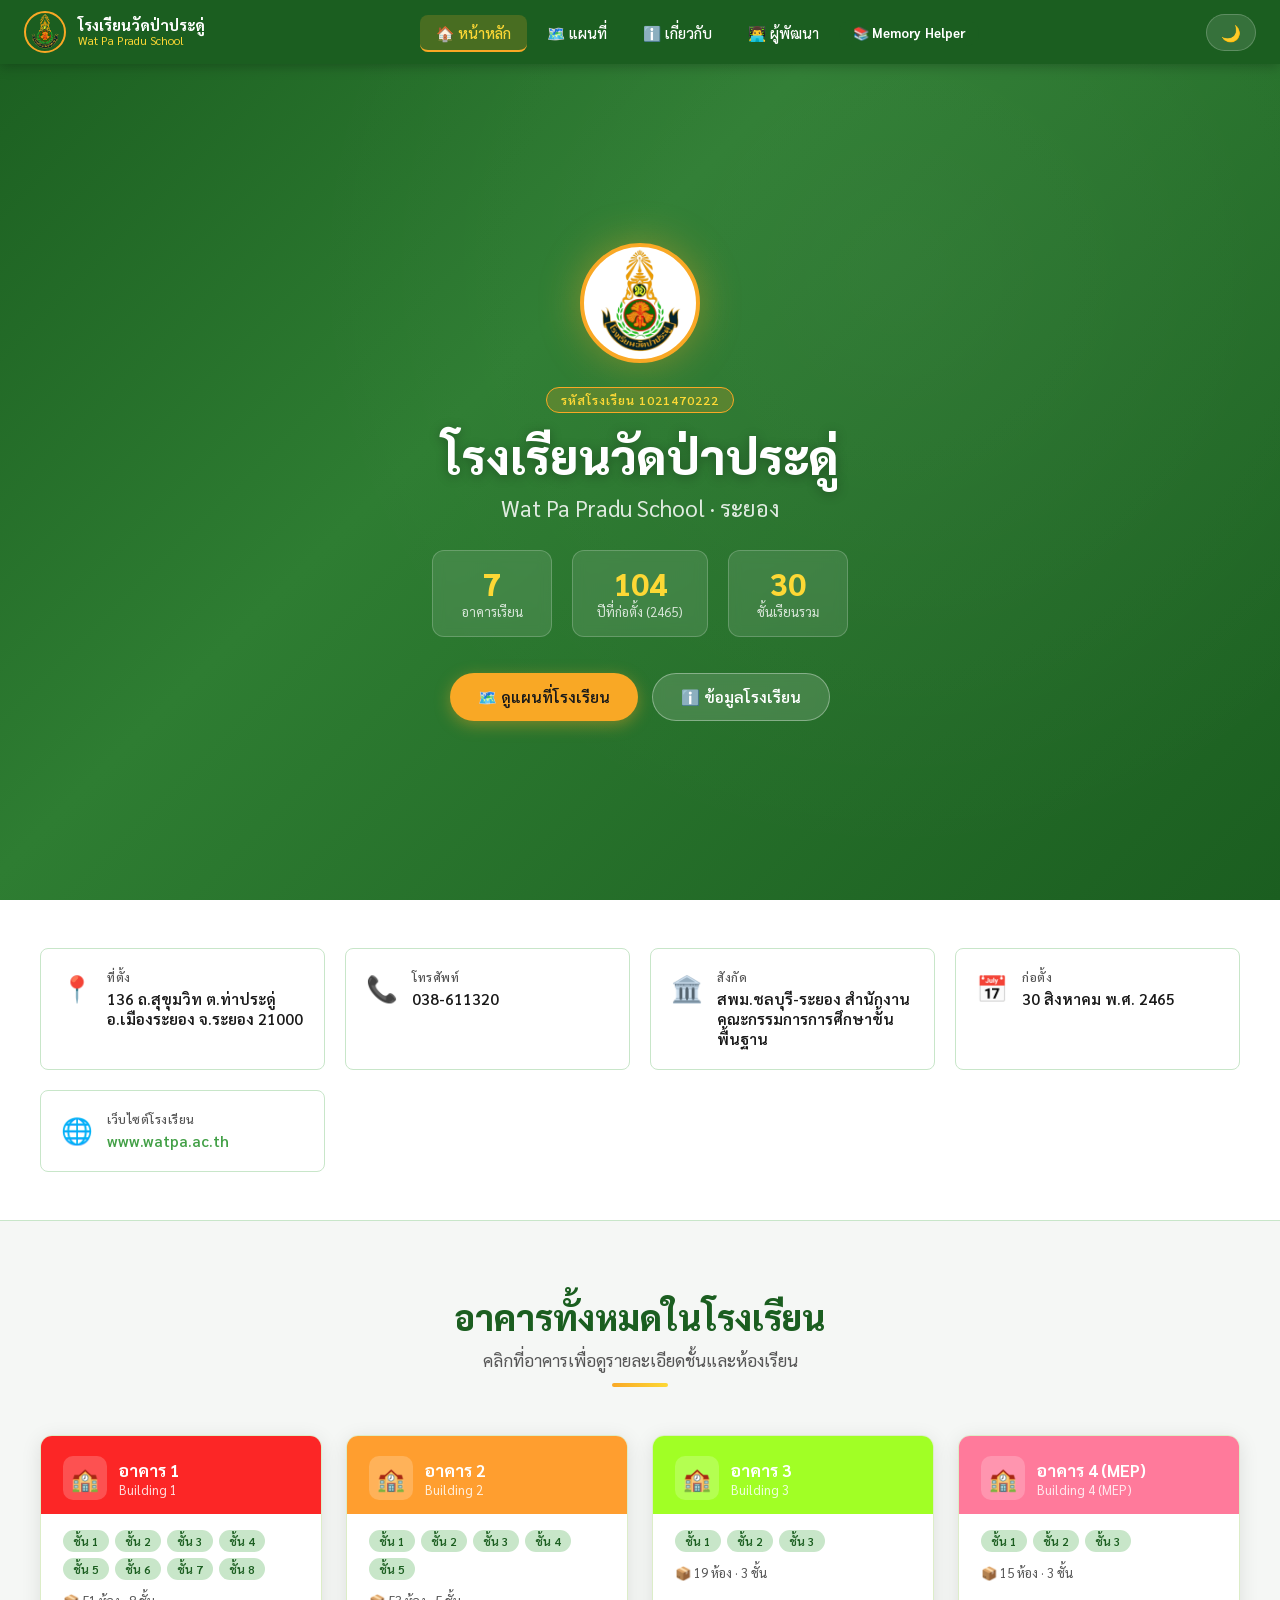
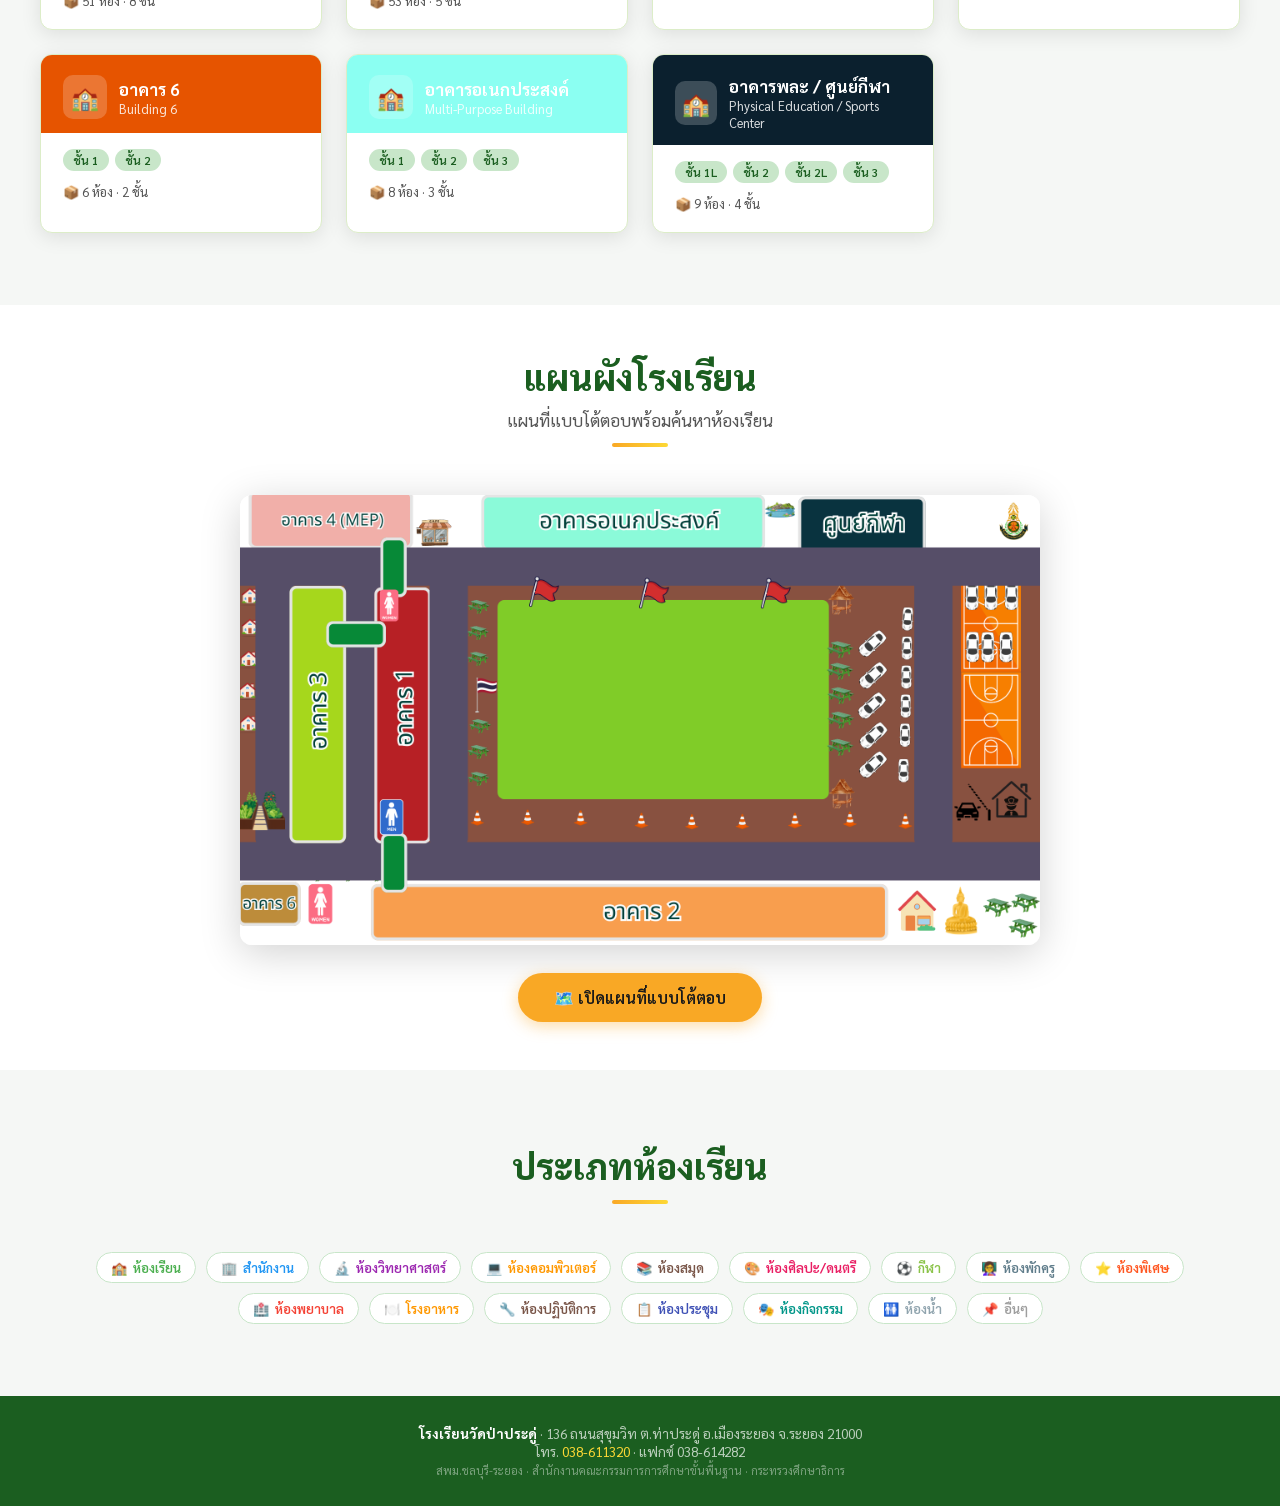
==== commit 842c185c: "Add files via upload" ====
--- a/index.html
+++ b/index.html
@@ -1,231 +1,217 @@
 <!DOCTYPE html>
 <html lang="th" data-theme="light">
 <head>
-  <meta charset="UTF-8">
-  <meta name="viewport" content="width=device-width, initial-scale=1.0, viewport-fit=cover">
-  <meta name="description" content="Memory Helper – Student Task & Reminder Manager">
-  <meta name="theme-color" content="#16a34a">
-  <title>Memory Helper – ผู้ช่วยจำงานนักเรียน</title>
-
-  <!-- Google Fonts -->
-  <link rel="preconnect" href="https://fonts.googleapis.com">
-  <link rel="preconnect" href="https://fonts.gstatic.com" crossorigin>
-  <link href="https://fonts.googleapis.com/css2?family=Inter:wght@400;500;600;700;800&family=Sarabun:wght@400;500;600;700;800&display=swap" rel="stylesheet">
-
-  <!-- Stylesheets -->
-  <link rel="stylesheet" href="css/style.css">
-  <link rel="stylesheet" href="css/responsive.css">
+  <meta charset="UTF-8" />
+  <meta name="viewport" content="width=device-width, initial-scale=1.0" />
+  <title>โรงเรียนวัดป่าประดู่ — School Map</title>
+  <meta name="description" content="แผนที่โรงเรียนวัดป่าประดู่ อำเภอเมืองระยอง จังหวัดระยอง" />
+  <link rel="stylesheet" href="css/style.css" />
+  <link rel="icon" href="images/logo.png" type="image/png" />
 </head>
 <body>
 
-<!-- ════════════════════════════════════════════════════════════════════
-     AUTH SCREEN
-════════════════════════════════════════════════════════════════════ -->
-<div id="authScreen" style="display:none" role="main" aria-label="Authentication">
-  <div id="authFormContainer"></div>
+<!-- ── Navbar ──────────────────────────────────────────────── -->
+<nav class="navbar">
+  <a href="index.html" class="navbar-brand">
+    <img src="images/logo.png" alt="Logo โรงเรียนวัดป่าประดู่" onerror="this.style.display='none'" />
+    <div class="brand-text">
+      <span class="brand-th">โรงเรียนวัดป่าประดู่</span>
+      <span class="brand-en">Wat Pa Pradu School</span>
+    </div>
+  </a>
+  <ul class="navbar-links">
+    <li><a href="index.html" class="active">🏠 หน้าหลัก</a></li>
+    <li><a href="map.html">🗺️ แผนที่</a></li>
+    <li><a href="about.html">ℹ️ เกี่ยวกับ</a></li>
+    <li><a href="developer.html">👨‍💻 ผู้พัฒนา</a></li>
+    <li><a href="../memory-helper/index.html" class="nav-link-portal">📚 Memory Helper</a></li>
+  </ul>
+  <div style="display:flex;align-items:center;gap:8px">
+    <button class="theme-toggle" title="เปลี่ยนธีม">🌙</button>
+    <div class="hamburger" id="hamburger">
+      <span></span><span></span><span></span>
+    </div>
+  </div>
+</nav>
+
+<!-- Mobile menu -->
+<div class="mobile-menu" id="mobileMenu">
+  <a href="index.html" class="active">🏠 หน้าหลัก</a>
+  <a href="map.html">🗺️ แผนที่</a>
+  <a href="about.html">ℹ️ เกี่ยวกับโรงเรียน</a>
+  <a href="developer.html">👨‍💻 ผู้พัฒนา</a>
+  <a href="../memory-helper/index.html" class="mobile-link-portal">📚 Memory Helper</a>
 </div>
 
-
-<!-- ════════════════════════════════════════════════════════════════════
-     APP SHELL
-════════════════════════════════════════════════════════════════════ -->
-<div id="appShell" style="display:none" role="application">
-
-  <!-- Sidebar overlay (mobile) -->
-  <div id="sidebarOverlay" aria-hidden="true"></div>
-
-  <!-- Sidebar -->
-  <nav id="sidebar" aria-label="Main navigation">
-
-    <!-- Brand -->
-    <div class="sidebar-brand">
-      <span class="sidebar-brand-icon" aria-hidden="true">📚</span>
-      <div>
-        <div class="sidebar-brand-name" data-i18n="appName">Memory Helper</div>
-        <div class="sidebar-brand-tag"  data-i18n="appTagline">ผู้ช่วยจำงานนักเรียน</div>
-      </div>
-    </div>
-
-    <!-- User info -->
-    <div id="sidebarUser" aria-live="polite"></div>
-
-    <!-- Navigation links -->
-    <div class="sidebar-nav" role="menu">
-      <div class="nav-section-label">MENU</div>
-
-      <a href="#" class="nav-link" data-page="dashboard" role="menuitem">
-        <span class="nav-icon" aria-hidden="true">🏠</span>
-        <span data-i18n="dashboard">หน้าหลัก</span>
-      </a>
-
-      <a href="#" class="nav-link" data-page="tasks" role="menuitem">
-        <span class="nav-icon" aria-hidden="true">📝</span>
-        <span data-i18n="myTasks">งานของฉัน</span>
-      </a>
-
-      <a href="#" class="nav-link" data-page="calendar" role="menuitem">
-        <span class="nav-icon" aria-hidden="true">📅</span>
-        <span data-i18n="calendar">ปฏิทิน</span>
-      </a>
-
-      <a href="#" class="nav-link" data-page="notifications" role="menuitem">
-        <span class="nav-icon" aria-hidden="true">🔔</span>
-        <span data-i18n="notifications">การแจ้งเตือน</span>
-        <span class="nav-badge notif-badge" aria-label="unread notifications" style="display:none"></span>
-      </a>
-
-      <div class="nav-section-label" style="margin-top:.5rem">TOOLS</div>
-
-      <a href="../school-map/index.html" class="nav-link" role="menuitem" target="_self">
-        <span class="nav-icon" aria-hidden="true">🗺️</span>
-        <span>School Map</span>
-      </a>
-
-      <div class="nav-section-label" style="margin-top:.5rem">ACCOUNT</div>
-
-      <a href="#" class="nav-link" data-page="profile" role="menuitem">
-        <span class="nav-icon" aria-hidden="true">👤</span>
-        <span data-i18n="profile">โปรไฟล์</span>
-      </a>
-
-      <a href="#" class="nav-link" data-page="settings" role="menuitem">
-        <span class="nav-icon" aria-hidden="true">⚙️</span>
-        <span data-i18n="settings">ตั้งค่า</span>
-      </a>
-    </div>
-
-    <!-- Bottom actions -->
-    <div class="sidebar-bottom">
-      <button class="sidebar-bottom-btn" id="themeToggleBtn" aria-label="Toggle theme">
-        <span id="themeIcon" aria-hidden="true">🌙</span>
-        <span id="themeLabel" data-i18n="darkMode">โหมดมืด</span>
-      </button>
-      <button class="sidebar-bottom-btn" id="langToggleBtn" aria-label="Switch language">
-        🇬🇧 English
-      </button>
-      <button class="sidebar-bottom-btn danger" id="logoutBtn" aria-label="Logout">
-        <span aria-hidden="true">🚪</span>
-        <span data-i18n="logout">ออกจากระบบ</span>
-      </button>
-    </div>
-  </nav>
-
-
-  <!-- Main area -->
-  <div class="main-area">
-
-    <!-- Topbar -->
-    <header id="topbar" role="banner">
-      <button id="hamburgerBtn" aria-label="Open menu" aria-expanded="false" aria-controls="sidebar">
-        <span></span><span></span><span></span>
-      </button>
-
-      <div class="topbar-search" role="search">
-        <svg class="topbar-search-icon" width="16" height="16" viewBox="0 0 24 24"
-             fill="none" stroke="currentColor" stroke-width="2" aria-hidden="true">
-          <circle cx="11" cy="11" r="8"/><line x1="21" y1="21" x2="16.65" y2="16.65"/>
-        </svg>
-        <input type="search" id="globalSearch" aria-label="Search tasks"
-               data-i18n-placeholder="searchTasks"
-               placeholder="ค้นหางาน...">
-      </div>
-
-      <div class="topbar-right">
-        <button class="topbar-btn" onclick="navigateTo('notifications')" aria-label="Notifications">
-          <span aria-hidden="true">🔔</span>
-          <span class="notif-badge" style="display:none" aria-live="polite"></span>
-        </button>
-        <button class="topbar-btn" onclick="toggleTheme()" aria-label="Toggle theme" id="themeToggleBtnTop">
-          <span aria-hidden="true">🌙</span>
-        </button>
-      </div>
-    </header>
-
-
-    <!-- Page content -->
-    <main class="page-content" id="pageContent" role="main" aria-live="polite">
-
-      <section id="page-dashboard"     class="page" role="region" aria-label="Dashboard"></section>
-      <section id="page-tasks"         class="page" role="region" aria-label="My Tasks"></section>
-      <section id="page-calendar"      class="page" role="region" aria-label="Calendar"></section>
-      <section id="page-notifications" class="page" role="region" aria-label="Notifications"></section>
-      <section id="page-profile"       class="page" role="region" aria-label="Profile"></section>
-      <section id="page-settings"      class="page" role="region" aria-label="Settings"></section>
-
-    </main>
-  </div>
-
-</div>
-
-
-<!-- ════════════════════════════════════════════════════════════════════
-     TASK MODAL
-════════════════════════════════════════════════════════════════════ -->
-<div id="mainModal" role="dialog" aria-modal="true" aria-hidden="true"
-     aria-labelledby="modalTitle">
-  <div class="modal-content">
-    <div class="modal-header">
-      <h2 id="modalTitle"></h2>
-      <button class="modal-close" id="modalCloseBtn" aria-label="Close modal">✕</button>
-    </div>
-    <div class="modal-body" id="modalBody"></div>
-    <div class="modal-footer">
-      <button class="btn btn-outline danger" id="modalDeleteBtn" style="display:none;margin-right:auto">
-        <svg width="14" height="14" viewBox="0 0 24 24" fill="none" stroke="currentColor"
-             stroke-width="2" aria-hidden="true">
-          <polyline points="3 6 5 6 21 6"/>
-          <path d="M19 6l-1 14a2 2 0 0 1-2 2H8a2 2 0 0 1-2-2L5 6"/>
-        </svg>
-        <span data-i18n="delete">ลบ</span>
-      </button>
-      <button class="btn btn-outline" id="modalCancelBtn" data-i18n="cancel">ยกเลิก</button>
-      <button class="btn btn-primary" id="modalSaveBtn" data-i18n="save">บันทึก</button>
-    </div>
-  </div>
-</div>
-
-
-<!-- ════════════════════════════════════════════════════════════════════
-     CONFIRM DIALOG
-════════════════════════════════════════════════════════════════════ -->
-<div id="confirmModal" role="alertdialog" aria-modal="true"
-     aria-labelledby="confirmMessage">
-  <div class="confirm-box">
-    <h3 id="confirmMessage"></h3>
-    <div class="confirm-btns">
-      <button class="btn btn-danger"  id="confirmYesBtn" data-i18n="yes">ใช่</button>
-      <button class="btn btn-outline" id="confirmNoBtn"  data-i18n="no">ไม่</button>
-    </div>
-  </div>
-</div>
-
-
-<!-- ════════════════════════════════════════════════════════════════════
-     TOAST CONTAINER
-════════════════════════════════════════════════════════════════════ -->
-<div id="toastContainer" aria-live="polite" aria-atomic="false"></div>
-
-
-<!-- ════════════════════════════════════════════════════════════════════
-     MOBILE FAB
-════════════════════════════════════════════════════════════════════ -->
-<button id="fabAddBtn" aria-label="Add task">+</button>
-
-
-<!-- ════════════════════════════════════════════════════════════════════
-     JAVASCRIPT  –  load order matters
-════════════════════════════════════════════════════════════════════ -->
-<script src="js/translations.js"></script>
-<script src="js/storage.js"></script>
-<script src="js/auth.js"></script>
-<script src="js/reminders.js"></script>
-<script src="js/notifications.js"></script>
-<script src="js/school.js"></script>
-<script src="js/subjects.js"></script>
-<script src="js/teachers.js"></script>
-<script src="js/homework.js"></script>
-<script src="js/calendar.js"></script>
-<script src="js/app.js"></script>
-
+<!-- ── Hero ────────────────────────────────────────────────── -->
+<section class="hero">
+  <div class="hero-content">
+    <img src="images/logo.png" alt="ตราโรงเรียนวัดป่าประดู่" class="hero-logo"
+         onerror="this.style.background='#2e7d32';this.alt='WPP'" />
+    <div class="hero-badge">รหัสโรงเรียน 1021470222</div>
+    <h1>โรงเรียนวัดป่าประดู่</h1>
+    <h2>Wat Pa Pradu School · ระยอง</h2>
+    <div class="hero-stats">
+      <div class="hero-stat">
+        <div class="number" data-count="7">7</div>
+        <div class="label">อาคารเรียน</div>
+      </div>
+      <div class="hero-stat">
+        <div class="number" data-count="104">104</div>
+        <div class="label">ปีที่ก่อตั้ง (2465)</div>
+      </div>
+      <div class="hero-stat">
+        <div class="number" data-count="30">30</div>
+        <div class="label">ชั้นเรียนรวม</div>
+      </div>
+    </div>
+    <div class="hero-actions">
+      <a href="map.html" class="btn btn-primary">🗺️ ดูแผนที่โรงเรียน</a>
+      <a href="about.html" class="btn btn-secondary">ℹ️ ข้อมูลโรงเรียน</a>
+    </div>
+  </div>
+</section>
+
+<!-- ── Quick Info ───────────────────────────────────────────── -->
+<section class="section-sm" style="background:var(--bg-card);border-bottom:1px solid var(--border)">
+  <div class="container">
+    <div class="info-grid">
+      <div class="info-item animate-up">
+        <span class="info-icon">📍</span>
+        <div>
+          <div class="info-label">ที่ตั้ง</div>
+          <div class="info-value">136 ถ.สุขุมวิท ต.ท่าประดู่ อ.เมืองระยอง จ.ระยอง 21000</div>
+        </div>
+      </div>
+      <div class="info-item animate-up">
+        <span class="info-icon">📞</span>
+        <div>
+          <div class="info-label">โทรศัพท์</div>
+          <div class="info-value">038-611320</div>
+        </div>
+      </div>
+      <div class="info-item animate-up">
+        <span class="info-icon">🏛️</span>
+        <div>
+          <div class="info-label">สังกัด</div>
+          <div class="info-value">สพม.ชลบุรี-ระยอง สำนักงานคณะกรรมการการศึกษาขั้นพื้นฐาน</div>
+        </div>
+      </div>
+      <div class="info-item animate-up">
+        <span class="info-icon">📅</span>
+        <div>
+          <div class="info-label">ก่อตั้ง</div>
+          <div class="info-value">30 สิงหาคม พ.ศ. 2465</div>
+        </div>
+      </div>
+      <div class="info-item animate-up">
+        <span class="info-icon">🌐</span>
+        <div>
+          <div class="info-label">เว็บไซต์โรงเรียน</div>
+          <div class="info-value"><a href="https://www.watpa.ac.th/" target="_blank" rel="noopener noreferrer">www.watpa.ac.th</a></div>
+        </div>
+      </div>
+    </div>
+  </div>
+</section>
+
+<!-- ── Buildings Overview ───────────────────────────────────── -->
+<section class="section">
+  <div class="container">
+    <div class="section-title">
+      <h2>อาคารทั้งหมดในโรงเรียน</h2>
+      <p>คลิกที่อาคารเพื่อดูรายละเอียดชั้นและห้องเรียน</p>
+      <div class="gold-line"></div>
+    </div>
+    <div class="card-grid" id="buildingCards"></div>
+  </div>
+</section>
+
+<!-- ── Map Preview ──────────────────────────────────────────── -->
+<section class="section-sm" style="background:var(--bg-card)">
+  <div class="container" style="text-align:center">
+    <div class="section-title">
+      <h2>แผนผังโรงเรียน</h2>
+      <p>แผนที่แบบโต้ตอบพร้อมค้นหาห้องเรียน</p>
+      <div class="gold-line"></div>
+    </div>
+    <div style="border-radius:var(--radius);overflow:hidden;box-shadow:var(--shadow-lg);max-width:800px;margin:0 auto 28px">
+      <img src="images/school-map.png" alt="แผนผังโรงเรียนวัดป่าประดู่"
+           style="width:100%;height:auto;display:block"
+           onerror="this.parentElement.style.display='none'" />
+    </div>
+    <a href="map.html" class="btn btn-primary" style="font-size:1rem;padding:14px 36px">
+      🗺️ เปิดแผนที่แบบโต้ตอบ
+    </a>
+  </div>
+</section>
+
+<!-- ── Room Types Legend ────────────────────────────────────── -->
+<section class="section">
+  <div class="container">
+    <div class="section-title">
+      <h2>ประเภทห้องเรียน</h2>
+      <div class="gold-line"></div>
+    </div>
+    <div id="roomTypeLegend" style="display:flex;flex-wrap:wrap;gap:10px;justify-content:center"></div>
+  </div>
+</section>
+
+<!-- ── Footer ──────────────────────────────────────────────────-->
+<footer>
+  <strong>โรงเรียนวัดป่าประดู่</strong> · 136 ถนนสุขุมวิท ต.ท่าประดู่ อ.เมืองระยอง จ.ระยอง 21000<br/>
+  โทร. <a href="tel:038611320">038-611320</a> · แฟกซ์ 038-614282<br/>
+  <small style="opacity:0.6">สพม.ชลบุรี-ระยอง · สำนักงานคณะกรรมการการศึกษาขั้นพื้นฐาน · กระทรวงศึกษาธิการ</small>
+</footer>
+
+<!-- ── Scripts ─────────────────────────────────────────────── -->
+<script src="data/buildings.js"></script>
+<script src="js/main.js"></script>
+<script>
+document.addEventListener('DOMContentLoaded', () => {
+
+  // Building cards
+  const grid = document.getElementById('buildingCards');
+  BUILDINGS.forEach(b => {
+    const totalRooms = b.floors.reduce((s, f) => s + f.rooms.length, 0);
+    const card = document.createElement('div');
+    card.className = 'building-card animate-up';
+    card.innerHTML = `
+      <div class="building-card-header" style="background:${b.color}">
+        <div class="b-icon">🏫</div>
+        <div>
+          <h3>${b.name}</h3>
+          <p>${b.nameEn}</p>
+        </div>
+      </div>
+      <div class="building-card-body">
+        <div class="floor-badges">
+          ${b.floors.map(f => `<span class="floor-badge">${f.label}</span>`).join('')}
+        </div>
+        <p class="room-count">📦 ${totalRooms} ห้อง · ${b.floors.length} ชั้น</p>
+      </div>
+    `;
+    card.addEventListener('click', () => {
+      window.location.href = `map.html?building=${b.id}`;
+    });
+    grid.appendChild(card);
+  });
+
+  // Room type legend
+  const legend = document.getElementById('roomTypeLegend');
+  Object.entries(ROOM_TYPES).forEach(([key, val]) => {
+    const badge = document.createElement('div');
+    badge.style.cssText = `
+      display:flex;align-items:center;gap:6px;
+      background:var(--bg-card);border:1px solid var(--border);
+      border-radius:50px;padding:6px 14px;font-size:0.82rem;
+      font-weight:600;color:var(--text);
+    `;
+    badge.innerHTML = `<span>${val.icon}</span><span style="color:${val.color}">${val.label}</span>`;
+    legend.appendChild(badge);
+  });
+
+});
+</script>
 </body>
 </html>
--- a/css/style.css
+++ b/css/style.css
@@ -1,969 +1,303 @@
-/* =====================================================================
-   style.css  –  Memory Helper  –  Main Stylesheet
-   ===================================================================== */
-
-/* ── CSS Variables (Light theme – Green & Yellow scheme) ──────────── */
-:root {
-  --bg:            #f0fdf4;
-  --surface:       #ffffff;
-  --surface-2:     #f7fef9;
-  --border:        #d1fae5;
-  --text:          #14271a;
-  --text-2:        #3d6b4f;
-  --text-3:        #7aaa8a;
-
-  /* Primary = Green */
-  --primary:       #16a34a;
-  --primary-light: #dcfce7;
-  --primary-dark:  #15803d;
-
-  /* Accent = Yellow */
-  --accent:        #ca8a04;
-  --accent-light:  #fef9c3;
-  --accent-dark:   #a16207;
-  --accent-bright: #eab308;
-
-  --success:       #22c55e;
-  --success-light: #dcfce7;
-  --warning:       #eab308;
-  --warning-light: #fef9c3;
-  --danger:        #ef4444;
-  --danger-light:  #fee2e2;
-  --info:          #0ea5e9;
-  --info-light:    #e0f2fe;
-  --purple:        #8b5cf6;
-  --purple-light:  #ede9fe;
-  --teal:          #14b8a6;
-  --teal-light:    #ccfbf1;
-  --orange:        #f97316;
-  --orange-light:  #ffedd5;
-
-  --sidebar-w:     260px;
-  --topbar-h:      64px;
-  --radius:        12px;
-  --radius-sm:     8px;
-  --radius-lg:     16px;
-  --shadow-sm:     0 1px 3px rgba(0,0,0,.07), 0 1px 2px rgba(0,0,0,.04);
-  --shadow:        0 4px 16px rgba(0,0,0,.08);
-  --shadow-lg:     0 10px 40px rgba(0,0,0,.12);
-  --transition:    .2s ease;
-  --font:          'Inter', 'Sarabun', system-ui, sans-serif;
-}
-
-[data-theme="dark"] {
-  --bg:            #0a1a0f;
-  --surface:       #0f2117;
-  --surface-2:     #162d1f;
-  --border:        #1e4028;
-  --text:          #e6f5eb;
-  --text-2:        #86c49a;
-  --text-3:        #4a7a5a;
-  --primary-light: #14321e;
-  --accent-light:  #2d2200;
-  --success-light: #052e0e;
-  --warning-light: #2d1e00;
-  --danger-light:  #450a0a;
-  --info-light:    #082030;
-  --purple-light:  #2e1065;
-  --teal-light:    #042f2e;
-  --orange-light:  #431407;
-  --shadow-sm:     0 1px 3px rgba(0,0,0,.35);
-  --shadow:        0 4px 16px rgba(0,0,0,.35);
-  --shadow-lg:     0 10px 40px rgba(0,0,0,.45);
-}
-
-/* ── Reset & Base ─────────────────────────────────────────────────── */
-*, *::before, *::after { box-sizing: border-box; margin: 0; padding: 0; }
-html { scroll-behavior: smooth; }
-body {
-  font-family: var(--font);
-  background: var(--bg);
-  color: var(--text);
-  line-height: 1.6;
-  min-height: 100vh;
-  transition: background var(--transition), color var(--transition);
-}
-a { color: var(--primary); text-decoration: none; }
-a:hover { text-decoration: underline; }
-img { max-width: 100%; display: block; }
-button { font-family: inherit; cursor: pointer; border: none; background: none; }
-input, textarea, select { font-family: inherit; }
-ul, ol { list-style: none; }
-
-/* ── Typography ───────────────────────────────────────────────────── */
-h1 { font-size: 1.75rem; font-weight: 700; line-height: 1.2; }
-h2 { font-size: 1.25rem; font-weight: 600; }
-h3 { font-size: 1.05rem; font-weight: 600; }
-h4 { font-size: .95rem;  font-weight: 600; }
-p  { color: var(--text-2); }
-.gradient-text {
-  background: linear-gradient(135deg, var(--primary), var(--accent-bright));
-  -webkit-background-clip: text;
-  -webkit-text-fill-color: transparent;
-  background-clip: text;
-}
-
-/* ── Scrollbar ────────────────────────────────────────────────────── */
-::-webkit-scrollbar { width: 6px; height: 6px; }
-::-webkit-scrollbar-track { background: transparent; }
-::-webkit-scrollbar-thumb { background: var(--border); border-radius: 99px; }
-::-webkit-scrollbar-thumb:hover { background: var(--text-3); }
-
-/* ── Layout ───────────────────────────────────────────────────────── */
-#appShell { display: flex; min-height: 100vh; }
-.main-area { flex: 1; display: flex; flex-direction: column; min-width: 0; margin-left: var(--sidebar-w); }
-.page-content { flex: 1; padding: 2rem; max-width: 1200px; width: 100%; margin: 0 auto; }
-
-/* ── Sidebar ──────────────────────────────────────────────────────── */
-#sidebar {
-  position: fixed; top: 0; left: 0; bottom: 0; width: var(--sidebar-w);
-  background: var(--surface);
-  border-right: 1px solid var(--border);
-  display: flex; flex-direction: column;
-  z-index: 200;
-  transition: transform var(--transition), box-shadow var(--transition);
-  overflow-y: auto;
-}
-.sidebar-brand {
-  display: flex; align-items: center; gap: .75rem;
-  padding: 1.25rem 1.5rem;
-  border-bottom: 1px solid var(--border);
-}
-.sidebar-brand-icon { font-size: 1.75rem; }
-.sidebar-brand-name { font-size: 1.1rem; font-weight: 700; color: var(--text); }
-.sidebar-brand-tag  { font-size: .7rem; color: var(--text-3); }
-
-#sidebarUser {
-  display: flex; align-items: center; gap: .75rem;
-  padding: 1rem 1.5rem;
-  border-bottom: 1px solid var(--border);
-}
-.sidebar-avatar {
-  width: 40px; height: 40px; border-radius: 50%;
-  background: linear-gradient(135deg, var(--primary), var(--accent-bright));
-  display: flex; align-items: center; justify-content: center;
-  color: #fff; font-weight: 700; font-size: .9rem; overflow: hidden; flex-shrink: 0;
-}
-.sidebar-avatar img { width: 100%; height: 100%; object-fit: cover; }
-.sidebar-user-name  { font-size: .9rem; font-weight: 600; color: var(--text); }
-.sidebar-user-email { font-size: .75rem; color: var(--text-3); }
-
-.sidebar-nav { flex: 1; padding: .75rem 0; }
-.nav-section-label { font-size: .65rem; font-weight: 700; letter-spacing: .08em; text-transform: uppercase; color: var(--text-3); padding: .5rem 1.5rem .25rem; }
-.nav-link {
-  display: flex; align-items: center; gap: .75rem;
-  padding: .65rem 1.5rem;
-  color: var(--text-2);
-  font-size: .9rem; font-weight: 500;
-  border-radius: var(--radius-sm);
-  margin: .1rem .75rem;
-  transition: background var(--transition), color var(--transition);
-  position: relative;
-}
-.nav-link:hover { background: var(--primary-light); color: var(--primary); text-decoration: none; }
-.nav-link.active { background: var(--primary-light); color: var(--primary); font-weight: 600; }
-.nav-link.active::before {
-  content: ''; position: absolute; left: 0; top: 50%; transform: translateY(-50%);
-  width: 3px; height: 60%; background: var(--primary); border-radius: 99px; margin-left: .75rem;
-}
-.nav-icon { font-size: 1.1rem; width: 20px; text-align: center; }
-.nav-badge {
-  margin-left: auto; min-width: 18px; height: 18px; padding: 0 4px;
-  background: var(--danger); color: #fff; font-size: .68rem; font-weight: 700;
-  border-radius: 99px; display: flex; align-items: center; justify-content: center;
-}
-.sidebar-bottom {
-  border-top: 1px solid var(--border); padding: .75rem;
-}
-.sidebar-bottom-btn {
-  display: flex; align-items: center; gap: .75rem;
-  padding: .6rem 1rem; width: 100%;
-  border-radius: var(--radius-sm); color: var(--text-2); font-size: .875rem;
-  transition: background var(--transition), color var(--transition);
-}
-.sidebar-bottom-btn:hover { background: var(--surface-2); color: var(--text); }
-.sidebar-bottom-btn.danger:hover { background: var(--danger-light); color: var(--danger); }
-
-#sidebarOverlay {
-  display: none; position: fixed; inset: 0;
-  background: rgba(0,0,0,.4); z-index: 199;
-}
-#sidebarOverlay.active { display: block; }
-
-/* ── Topbar ───────────────────────────────────────────────────────── */
-#topbar {
-  height: var(--topbar-h); background: var(--surface);
-  border-bottom: 1px solid var(--border);
-  display: flex; align-items: center; gap: 1rem;
-  padding: 0 1.5rem; position: sticky; top: 0; z-index: 100;
-}
-#hamburgerBtn {
-  display: none; flex-direction: column; gap: 5px;
-  padding: .5rem; border-radius: var(--radius-sm);
-  transition: background var(--transition);
-}
-#hamburgerBtn:hover { background: var(--surface-2); }
-#hamburgerBtn span { display: block; width: 22px; height: 2px; background: var(--text); border-radius: 99px; transition: var(--transition); }
-.topbar-search {
-  flex: 1; max-width: 360px;
-  position: relative;
-}
-.topbar-search-icon { position: absolute; left: .75rem; top: 50%; transform: translateY(-50%); color: var(--text-3); pointer-events: none; }
-#globalSearch {
-  width: 100%; padding: .5rem .75rem .5rem 2.25rem;
-  background: var(--surface-2); border: 1px solid var(--border);
-  border-radius: 99px; color: var(--text); font-size: .875rem;
-  transition: border var(--transition), box-shadow var(--transition);
-}
-#globalSearch:focus { outline: none; border-color: var(--primary); box-shadow: 0 0 0 3px rgba(22,163,74,.15); }
-.topbar-right { margin-left: auto; display: flex; align-items: center; gap: .5rem; }
-.topbar-btn {
-  width: 38px; height: 38px; border-radius: 50%;
-  display: flex; align-items: center; justify-content: center;
-  color: var(--text-2); font-size: 1rem;
-  transition: background var(--transition), color var(--transition);
-  position: relative;
-}
-.topbar-btn:hover { background: var(--surface-2); color: var(--text); }
-.notif-badge {
-  position: absolute; top: -2px; right: -2px;
-  min-width: 16px; height: 16px; padding: 0 3px;
-  background: var(--danger); color: #fff; font-size: .62rem; font-weight: 700;
-  border-radius: 99px; display: flex; align-items: center; justify-content: center;
-  border: 2px solid var(--surface);
-}
-#langToggleBtn {
-  padding: .35rem .75rem; border-radius: 99px; font-size: .8rem; font-weight: 600;
-  background: var(--primary-light); color: var(--primary);
-  transition: background var(--transition);
-}
-#langToggleBtn:hover { background: var(--primary); color: #fff; }
-
-/* ── Pages ────────────────────────────────────────────────────────── */
-.page { display: none; }
-.page.active { display: block; }
-.page-enter { animation: fadeSlideIn .35s ease; }
-
-@keyframes fadeSlideIn {
-  from { opacity: 0; transform: translateY(12px); }
-  to   { opacity: 1; transform: translateY(0); }
-}
-
-.page-header {
-  display: flex; align-items: center; justify-content: space-between;
-  flex-wrap: wrap; gap: 1rem; margin-bottom: 1.75rem;
-}
-.header-actions { display: flex; gap: .5rem; flex-wrap: wrap; }
-
-/* ── Dashboard ────────────────────────────────────────────────────── */
-.greeting-text { font-size: 1.6rem; font-weight: 700; line-height: 1.3; }
-.greeting-date { color: var(--text-2); font-size: .9rem; margin-top: .25rem; }
-
-.stats-grid {
-  display: grid; grid-template-columns: repeat(5, 1fr);
-  gap: 1rem; margin-bottom: 1rem;
-}
-.stat-card {
-  background: var(--surface); border-radius: var(--radius);
-  padding: 1.25rem 1rem; box-shadow: var(--shadow-sm);
-  display: flex; align-items: center; gap: 1rem;
-  transition: transform var(--transition), box-shadow var(--transition);
-  border: 1px solid var(--border);
-}
-.stat-card:hover { transform: translateY(-2px); box-shadow: var(--shadow); }
-.stat-icon { font-size: 1.75rem; width: 48px; height: 48px; border-radius: var(--radius-sm); display: flex; align-items: center; justify-content: center; }
-.stat-value { font-size: 1.75rem; font-weight: 700; line-height: 1; }
-.stat-label { font-size: .78rem; color: var(--text-2); margin-top: .2rem; }
-.stat-blue   .stat-icon { background: var(--info-light);   }
-.stat-green  .stat-icon { background: var(--success-light);}
-.stat-yellow .stat-icon { background: var(--warning-light);}
-.stat-red    .stat-icon { background: var(--danger-light); }
-.stat-teal   .stat-icon { background: var(--teal-light);   }
-.stat-blue   .stat-value { color: var(--info);    }
-.stat-green  .stat-value { color: var(--success); }
-.stat-yellow .stat-value { color: var(--warning); }
-.stat-red    .stat-value { color: var(--danger);  }
-.stat-teal   .stat-value { color: var(--teal);    }
-
-.progress-card {
-  background: var(--surface); border-radius: var(--radius);
-  padding: 1.25rem 1.5rem; box-shadow: var(--shadow-sm);
-  border: 1px solid var(--border); margin-bottom: 1.5rem;
-}
-.progress-header { display: flex; justify-content: space-between; align-items: center; margin-bottom: .75rem; font-size: .9rem; color: var(--text-2); }
-.progress-pct { font-weight: 700; font-size: 1.1rem; color: var(--primary); }
-.progress-bar-wrap { height: 8px; background: var(--surface-2); border-radius: 99px; overflow: hidden; border: 1px solid var(--border); }
-.progress-bar-fill { height: 100%; background: linear-gradient(90deg, var(--primary), var(--accent-bright)); border-radius: 99px; transition: width .8s cubic-bezier(.4,0,.2,1); }
-
-.dashboard-grid { display: grid; grid-template-columns: repeat(2, 1fr); gap: 1rem; }
-.dash-section { background: var(--surface); border-radius: var(--radius); padding: 1.25rem; box-shadow: var(--shadow-sm); border: 1px solid var(--border); }
-.dash-section-header { display: flex; align-items: center; justify-content: space-between; margin-bottom: 1rem; }
-.dash-section-header h2 { font-size: 1rem; font-weight: 600; }
-
-/* ── Reminder mini card ────────────────────────────────────────────── */
-.reminder-mini-card {
-  display: flex; align-items: center; justify-content: space-between;
-  padding: .65rem .75rem; border-radius: var(--radius-sm);
-  background: var(--surface-2); border: 1px solid var(--border);
-  margin-bottom: .5rem; cursor: pointer; gap: .75rem;
-  transition: background var(--transition), box-shadow var(--transition);
-}
-.reminder-mini-card:hover { background: var(--primary-light); box-shadow: var(--shadow-sm); }
-.reminder-mini-card:last-child { margin-bottom: 0; }
-.rmc-left { display: flex; align-items: center; gap: .6rem; flex: 1; min-width: 0; }
-.rmc-title { font-size: .875rem; font-weight: 500; white-space: nowrap; overflow: hidden; text-overflow: ellipsis; }
-.rmc-sub   { font-size: .75rem; color: var(--text-3); }
-.rmc-right { display: flex; align-items: center; gap: .5rem; flex-shrink: 0; }
-.rmc-date  { font-size: .72rem; font-weight: 500; }
-.reminder-mini-card.is-completed { opacity: .6; }
-/* New priority names: normal | important | urgent */
-.priority-urgent    { border-left: 3px solid var(--danger);  }
-.priority-important { border-left: 3px solid var(--warning); }
-.priority-normal    { border-left: 3px solid var(--success); }
-/* Legacy aliases kept so any old stored data doesn't break layout */
-.priority-high   { border-left: 3px solid var(--danger);  }
-.priority-medium { border-left: 3px solid var(--warning); }
-.priority-low    { border-left: 3px solid var(--success); }
-
-/* ── Check circle button ──────────────────────────────────────────── */
-.complete-btn {
-  width: 22px; height: 22px; border-radius: 50%;
-  border: 2px solid var(--border); background: none; flex-shrink: 0;
-  display: flex; align-items: center; justify-content: center;
-  transition: border var(--transition), background var(--transition);
-  cursor: pointer; font-size: .75rem;
-}
-.complete-btn:hover { border-color: var(--primary); }
-.complete-btn.done  { border: none; background: none; font-size: 1rem; }
-.check-circle { width: 10px; height: 10px; border-radius: 50%; background: transparent; }
-.strikethrough { text-decoration: line-through; color: var(--text-3); }
-
-/* ── Task card ────────────────────────────────────────────────────── */
-.task-list { display: flex; flex-direction: column; gap: .75rem; }
-.task-card {
-  background: var(--surface); border-radius: var(--radius);
-  border: 1px solid var(--border);
-  box-shadow: var(--shadow-sm);
-  transition: box-shadow var(--transition), transform var(--transition);
-}
-.task-card:hover { box-shadow: var(--shadow); transform: translateY(-1px); }
-.task-card.is-completed { opacity: .65; }
-.tc-main { display: flex; align-items: flex-start; gap: .75rem; padding: 1rem 1.25rem; }
-.tc-content { flex: 1; min-width: 0; cursor: pointer; }
-.tc-title  { font-size: .95rem; font-weight: 600; margin-bottom: .25rem; }
-.tc-desc   { font-size: .82rem; color: var(--text-2); margin-bottom: .5rem; display: -webkit-box; -webkit-line-clamp: 2; -webkit-box-orient: vertical; overflow: hidden; }
-.tc-meta   { display: flex; flex-wrap: wrap; gap: .35rem; }
-.tc-chip   { font-size: .72rem; padding: .2rem .5rem; border-radius: 99px; background: var(--surface-2); border: 1px solid var(--border); color: var(--text-2); }
-.chip-date.status-overdue  { color: var(--danger);  background: var(--danger-light); border-color: var(--danger); }
-.chip-date.status-dueToday { color: var(--warning); background: var(--warning-light); border-color: var(--warning); }
-.chip-date.status-dueSoon  { color: var(--orange);  background: var(--orange-light);  border-color: var(--orange); }
-.tc-actions { display: flex; align-items: center; gap: .4rem; flex-shrink: 0; }
-
-/* Status text colors */
-.status-overdue  { color: var(--danger);  }
-.status-dueToday { color: var(--warning); }
-.status-dueSoon  { color: var(--orange);  }
-.status-upcoming { color: var(--info);    }
-.status-completed{ color: var(--success); }
-
-/* ── Badges ───────────────────────────────────────────────────────── */
-.badge {
-  display: inline-flex; align-items: center; padding: .2rem .55rem;
-  border-radius: 99px; font-size: .7rem; font-weight: 600;
-}
-.badge-high    { background: var(--danger-light);  color: var(--danger);  }
-.badge-medium  { background: var(--warning-light); color: var(--warning); }
-.badge-low     { background: var(--success-light); color: var(--success); }
-/* New priority badge names */
-.badge-urgent    { background: var(--danger-light);  color: var(--danger);  }
-.badge-important { background: var(--warning-light); color: var(--warning); }
-.badge-normal    { background: var(--success-light); color: var(--success); }
-.badge-blue    { background: var(--info-light);    color: var(--info);    }
-.badge-purple  { background: var(--purple-light);  color: var(--purple);  }
-.badge-red     { background: var(--danger-light);  color: var(--danger);  }
-.badge-orange  { background: var(--orange-light);  color: var(--orange);  }
-.badge-green   { background: var(--success-light); color: var(--success); }
-/* ── Buttons ──────────────────────────────────────────────────────── */
-.btn {
-  display: inline-flex; align-items: center; gap: .4rem;
-  padding: .55rem 1.1rem; border-radius: var(--radius-sm); font-size: .875rem; font-weight: 600;
-  transition: background var(--transition), transform var(--transition), box-shadow var(--transition);
-  white-space: nowrap; cursor: pointer; border: none;
-}
-.btn:active { transform: scale(.97); }
-.btn-primary { background: var(--primary); color: #fff; }
-.btn-primary:hover { background: var(--primary-dark); box-shadow: 0 4px 12px rgba(22,163,74,.35); }
-.btn-outline { background: transparent; color: var(--text-2); border: 1.5px solid var(--border); }
-.btn-outline:hover { border-color: var(--primary); color: var(--primary); background: var(--primary-light); }
-.btn-danger  { background: var(--danger); color: #fff; }
-.btn-danger:hover { background: #dc2626; }
-.btn-block { width: 100%; justify-content: center; padding: .7rem; }
-.btn-sm { padding: .35rem .75rem; font-size: .8rem; }
-
-.icon-btn {
-  width: 32px; height: 32px; border-radius: var(--radius-sm);
-  display: flex; align-items: center; justify-content: center;
-  color: var(--text-3); transition: background var(--transition), color var(--transition);
-}
-.icon-btn:hover { background: var(--surface-2); color: var(--text); }
-.icon-btn.danger:hover { background: var(--danger-light); color: var(--danger); }
-
-/* ── Forms ────────────────────────────────────────────────────────── */
-.form-group { margin-bottom: 1rem; }
-.form-row { display: grid; grid-template-columns: 1fr 1fr; gap: 1rem; }
-.form-label { display: block; font-size: .83rem; font-weight: 600; color: var(--text-2); margin-bottom: .4rem; }
-.required { color: var(--danger); }
-.form-input {
-  width: 100%; padding: .6rem .85rem;
-  border: 1.5px solid var(--border); border-radius: var(--radius-sm);
-  background: var(--surface-2); color: var(--text); font-size: .9rem;
-  transition: border var(--transition), box-shadow var(--transition);
-}
-.form-input:focus { outline: none; border-color: var(--primary); box-shadow: 0 0 0 3px rgba(22,163,74,.12); background: var(--surface); }
-.form-input::placeholder { color: var(--text-3); }
-.form-textarea { min-height: 90px; resize: vertical; }
-.form-select { appearance: none; background-image: url("data:image/svg+xml,%3Csvg xmlns='http://www.w3.org/2000/svg' width='12' height='12' viewBox='0 0 24 24' fill='none' stroke='%238a94b0' stroke-width='2'%3E%3Cpolyline points='6 9 12 15 18 9'/%3E%3C/svg%3E"); background-repeat: no-repeat; background-position: right .75rem center; padding-right: 2.25rem; }
-.form-error { display: none; font-size: .78rem; color: var(--danger); margin-top: .3rem; }
-.form-check-row { display: flex; align-items: center; margin-bottom: .75rem; }
-.form-check { display: flex; align-items: center; gap: .4rem; font-size: .85rem; cursor: pointer; color: var(--text-2); }
-.input-password-wrap { position: relative; }
-.pw-toggle { position: absolute; right: .75rem; top: 50%; transform: translateY(-50%); background: none; border: none; cursor: pointer; font-size: 1rem; padding: .2rem; }
-
-/* ── Priority radio ───────────────────────────────────────────────── */
-.priority-radio-group { display: flex; gap: .5rem; }
-.priority-radio {
-  flex: 1; display: flex; align-items: center; justify-content: center;
-  padding: .5rem; border-radius: var(--radius-sm); border: 1.5px solid var(--border);
-  font-size: .82rem; font-weight: 600; cursor: pointer; transition: all var(--transition);
-}
-.priority-radio input { position: absolute; opacity: 0; width: 0; height: 0; }
-.priority-radio-high.active   { background: var(--danger-light);  border-color: var(--danger);  color: var(--danger);  }
-.priority-radio-medium.active { background: var(--warning-light); border-color: var(--warning); color: var(--warning); }
-.priority-radio-low.active    { background: var(--success-light); border-color: var(--success); color: var(--success); }
-/* New priority radio names */
-.priority-radio-urgent.active    { background: var(--danger-light);  border-color: var(--danger);  color: var(--danger);  }
-.priority-radio-important.active { background: var(--warning-light); border-color: var(--warning); color: var(--warning); }
-.priority-radio-normal.active    { background: var(--success-light); border-color: var(--success); color: var(--success); }
-.priority-radio:hover         { border-color: var(--primary); }
-
-/* ── Status radio group ───────────────────────────────────────────── */
-.status-radio-group { display: flex; gap: .5rem; }
-.status-radio {
-  flex: 1; display: flex; align-items: center; justify-content: center; gap: .35rem;
-  padding: .5rem; border-radius: var(--radius-sm); border: 1.5px solid var(--border);
-  font-size: .82rem; font-weight: 600; cursor: pointer; transition: all var(--transition);
-}
-.status-radio input { position: absolute; opacity: 0; width: 0; height: 0; }
-.status-radio.active         { background: var(--warning-light); border-color: var(--warning); color: var(--warning); }
-.status-radio-done.active    { background: var(--success-light); border-color: var(--success); color: var(--success); }
-.status-radio:hover          { border-color: var(--primary); }
-
-/* ── Filter bar / Tasks toolbar ───────────────────────────────────── */
-.tasks-toolbar {
-  display: flex; align-items: center; gap: .75rem; margin-bottom: 1rem; flex-wrap: wrap;
-}
-.search-wrap { position: relative; flex: 1; min-width: 200px; }
-.search-icon { position: absolute; left: .75rem; top: 50%; transform: translateY(-50%); color: var(--text-3); pointer-events: none; }
-.search-input {
-  width: 100%; padding: .55rem .75rem .55rem 2.25rem;
-  border: 1.5px solid var(--border); border-radius: 99px;
-  background: var(--surface); color: var(--text); font-size: .875rem;
-  transition: border var(--transition), box-shadow var(--transition);
-}
-.search-input:focus { outline: none; border-color: var(--primary); box-shadow: 0 0 0 3px rgba(22,163,74,.12); }
-.search-input::placeholder { color: var(--text-3); }
-.sort-select { padding: .5rem .75rem; border: 1.5px solid var(--border); border-radius: var(--radius-sm); background: var(--surface); color: var(--text); font-size: .85rem; cursor: pointer; }
-.sort-select:focus { outline: none; border-color: var(--primary); }
-
-.filter-bar { display: flex; gap: .4rem; flex-wrap: wrap; margin-bottom: 1.25rem; }
-.filter-btn {
-  padding: .4rem .85rem; border-radius: 99px; font-size: .8rem; font-weight: 600;
-  border: 1.5px solid var(--border); background: var(--surface); color: var(--text-2);
-  transition: all var(--transition);
-}
-.filter-btn:hover  { border-color: var(--primary); color: var(--primary); background: var(--primary-light); }
-.filter-btn.active { background: var(--primary); color: #fff; border-color: var(--primary); }
-
-/* ── Empty state ──────────────────────────────────────────────────── */
-.empty-state {
-  text-align: center; padding: 4rem 2rem;
-  display: flex; flex-direction: column; align-items: center; gap: 1rem;
-}
-.empty-icon { font-size: 3rem; }
-.empty-state h3 { color: var(--text-2); font-weight: 600; }
-.empty-state-small { text-align: center; padding: 1.5rem; color: var(--text-3); font-size: .875rem; }
-.empty-state-small span { font-size: 1.5rem; display: block; margin-bottom: .5rem; }
-
-/* ── Modal ────────────────────────────────────────────────────────── */
-#mainModal {
-  display: none; position: fixed; inset: 0;
-  background: rgba(0,0,0,.45); z-index: 1000;
-  align-items: center; justify-content: center; padding: 1rem;
-}
-#mainModal.active { display: flex; }
-.modal-content {
-  background: var(--surface); border-radius: var(--radius-lg);
-  width: 100%; max-width: 560px; max-height: 92vh;
-  display: flex; flex-direction: column; box-shadow: var(--shadow-lg);
-  transform: translateY(20px) scale(.97); opacity: 0;
-  transition: transform .22s ease, opacity .22s ease;
-}
-.modal-content.modal-in { transform: translateY(0) scale(1); opacity: 1; }
-.modal-header { display: flex; align-items: center; justify-content: space-between; padding: 1.25rem 1.5rem; border-bottom: 1px solid var(--border); }
-.modal-header h2 { font-size: 1.05rem; font-weight: 700; }
-.modal-close { width: 32px; height: 32px; border-radius: 50%; display: flex; align-items: center; justify-content: center; color: var(--text-3); font-size: 1.2rem; transition: background var(--transition); }
-.modal-close:hover { background: var(--surface-2); color: var(--text); }
-.modal-body { padding: 1.5rem; overflow-y: auto; flex: 1; }
-.modal-footer { display: flex; gap: .75rem; padding: 1rem 1.5rem; border-top: 1px solid var(--border); justify-content: flex-end; }
-
-/* ── Confirm modal ────────────────────────────────────────────────── */
-#confirmModal {
-  display: none; position: fixed; inset: 0; background: rgba(0,0,0,.45);
-  z-index: 1100; align-items: center; justify-content: center; padding: 1rem;
-}
-#confirmModal.active { display: flex; }
-.confirm-box {
-  background: var(--surface); border-radius: var(--radius-lg);
-  padding: 2rem; max-width: 360px; width: 100%;
-  box-shadow: var(--shadow-lg); text-align: center;
-}
-.confirm-box h3 { margin-bottom: 1.5rem; color: var(--text); }
-.confirm-btns { display: flex; gap: .75rem; justify-content: center; }
-
-/* ── Toast ────────────────────────────────────────────────────────── */
-#toastContainer {
-  position: fixed; bottom: 1.5rem; right: 1.5rem; z-index: 2000;
-  display: flex; flex-direction: column; gap: .5rem; pointer-events: none;
-}
-.toast {
-  display: flex; align-items: center; gap: .65rem;
-  padding: .75rem 1rem; border-radius: var(--radius);
-  background: var(--surface); border: 1px solid var(--border);
-  box-shadow: var(--shadow-lg); min-width: 260px; max-width: 360px;
-  pointer-events: all; transform: translateX(120%); transition: transform .3s cubic-bezier(.4,0,.2,1);
-}
-.toast.toast-show { transform: translateX(0); }
-.toast-success { border-left: 4px solid var(--success); }
-.toast-error   { border-left: 4px solid var(--danger);  }
-.toast-warning { border-left: 4px solid var(--warning); }
-.toast-info    { border-left: 4px solid var(--info);    }
-.toast-icon { font-size: 1rem; flex-shrink: 0; }
-.toast-msg  { flex: 1; font-size: .875rem; font-weight: 500; color: var(--text); }
-.toast-close { background: none; border: none; cursor: pointer; color: var(--text-3); font-size: 1rem; padding: .2rem; margin-left: auto; }
-
-/* ── Notifications page ───────────────────────────────────────────── */
-.notif-list { display: flex; flex-direction: column; gap: .75rem; }
-.notif-card {
-  display: flex; align-items: flex-start; gap: 1rem;
-  background: var(--surface); border-radius: var(--radius); padding: 1rem 1.25rem;
-  border: 1px solid var(--border); box-shadow: var(--shadow-sm);
-  transition: box-shadow var(--transition);
-}
-.notif-card:hover { box-shadow: var(--shadow); }
-.notif-card.is-read { opacity: .55; }
-.notif-icon { font-size: 1.4rem; flex-shrink: 0; margin-top: .1rem; }
-.notif-content { flex: 1; min-width: 0; }
-.notif-title   { font-size: .9rem; font-weight: 600; margin-bottom: .2rem; }
-.notif-sub     { font-size: .8rem; color: var(--text-2); margin-bottom: .4rem; }
-.notif-meta    { display: flex; flex-wrap: wrap; align-items: center; gap: .4rem; }
-.notif-status-badge { font-size: .72rem; font-weight: 600; padding: .15rem .5rem; border-radius: 99px; }
-.notif-overdue   .notif-status-badge { background: var(--danger-light);  color: var(--danger);  }
-.notif-dueToday  .notif-status-badge { background: var(--warning-light); color: var(--warning); }
-.notif-dueSoon   .notif-status-badge { background: var(--orange-light);  color: var(--orange);  }
-.notif-upcoming  .notif-status-badge { background: var(--info-light);    color: var(--info);    }
-.notif-completed .notif-status-badge { background: var(--success-light); color: var(--success); }
-.notif-date    { font-size: .75rem; color: var(--text-3); }
-.notif-actions { display: flex; gap: .25rem; flex-shrink: 0; }
-
-/* ── Calendar ─────────────────────────────────────────────────────── */
-.calendar-layout { display: grid; grid-template-columns: 1fr 360px; gap: 1.5rem; align-items: start; }
-.calendar-wrapper { background: var(--surface); border-radius: var(--radius-lg); border: 1px solid var(--border); box-shadow: var(--shadow-sm); overflow: hidden; }
-.calendar-header { display: flex; align-items: center; justify-content: space-between; padding: 1.25rem 1.5rem; border-bottom: 1px solid var(--border); }
-.cal-month-title { display: flex; align-items: baseline; gap: .5rem; }
-.cal-month { font-size: 1.15rem; font-weight: 700; color: var(--text); }
-.cal-year  { font-size: .9rem; color: var(--text-3); }
-.cal-nav-btn { width: 36px; height: 36px; border-radius: 50%; display: flex; align-items: center; justify-content: center; color: var(--text-2); transition: background var(--transition), color var(--transition); }
-.cal-nav-btn:hover { background: var(--primary-light); color: var(--primary); }
-.calendar-grid { display: grid; grid-template-columns: repeat(7, 1fr); padding: .75rem; gap: .25rem; }
-.cal-day-header { text-align: center; font-size: .72rem; font-weight: 700; color: var(--text-3); padding: .4rem 0; letter-spacing: .05em; text-transform: uppercase; }
-.cal-cell {
-  min-height: 78px; display: flex; flex-direction: column; align-items: stretch; justify-content: flex-start;
-  padding: .35rem; border-radius: var(--radius-sm); cursor: pointer;
-  transition: background var(--transition); position: relative;
-}
-.cal-cell:hover    { background: var(--primary-light); }
-.cal-empty         { cursor: default; }
-.cal-today .cal-day-num { background: var(--primary); color: #fff; border-radius: 50%; width: 28px; height: 28px; display: flex; align-items: center; justify-content: center; }
-.cal-selected { background: var(--primary-light); outline: 2px solid var(--primary); }
-.cal-has-events    { }
-.cal-has-high:after  { content: ''; position: absolute; bottom: 3px; right: 3px; width: 5px; height: 5px; border-radius: 50%; background: var(--danger); }
-.cal-has-overdue:after { content: ''; position: absolute; bottom: 3px; right: 3px; width: 5px; height: 5px; border-radius: 50%; background: var(--danger); }
-.cal-day-num { font-size: .85rem; font-weight: 500; color: var(--text); align-self: center; }
-.cal-dots { display: flex; gap: 2px; margin-top: 2px; flex-wrap: wrap; justify-content: center; }
-.cal-dot { width: 5px; height: 5px; border-radius: 50%; }
-.cal-dot-overdue { background: var(--danger);  }
-.cal-dot-high    { background: var(--orange);  }
-.cal-dot-normal  { background: var(--info);    }
-.cal-dot-done    { background: var(--success); }
-
-/* Task titles shown directly on each calendar day (Add Task ↔ Calendar link) */
-.cal-task-titles { display: flex; flex-direction: column; gap: 1px; margin-top: 3px; width: 100%; }
-.cal-task-title {
-  font-size: .62rem; font-weight: 600; line-height: 1.3; color: var(--text-2);
-  background: var(--surface-2); border-left: 3px solid var(--info);
-  border-radius: 3px; padding: 1px 4px;
-  white-space: nowrap; overflow: hidden; text-overflow: ellipsis;
-}
-.cal-task-title:hover { filter: brightness(0.96); }
-.cal-task-title.strikethrough { text-decoration: line-through; opacity: .6; }
-.cal-task-more { font-size: .6rem; color: var(--text-3); padding: 0 4px; font-weight: 600; }
-
-.cal-day-panel { background: var(--surface); border-radius: var(--radius-lg); border: 1px solid var(--border); box-shadow: var(--shadow-sm); overflow: hidden; }
-.cal-day-panel-inner { padding: 1.25rem; }
-.cal-day-panel-header { display: flex; align-items: center; justify-content: space-between; margin-bottom: 1rem; gap: .5rem; flex-wrap: wrap; }
-.cal-day-panel-header h3 { font-size: .9rem; font-weight: 700; }
-.cal-day-items { display: flex; flex-direction: column; gap: .5rem; }
-.cal-reminder-item { display: flex; align-items: center; justify-content: space-between; padding: .6rem .75rem; border-radius: var(--radius-sm); background: var(--surface-2); border: 1px solid var(--border); gap: .5rem; }
-.cal-ri-left { display: flex; align-items: center; gap: .5rem; min-width: 0; }
-.cal-ri-dot  { width: 8px; height: 8px; border-radius: 50%; flex-shrink: 0; }
-.cal-ri-dot.status-overdue  { background: var(--danger);  }
-.cal-ri-dot.status-dueToday { background: var(--warning); }
-.cal-ri-dot.status-dueSoon  { background: var(--orange);  }
-.cal-ri-dot.status-upcoming { background: var(--info);    }
-.cal-ri-dot.status-completed{ background: var(--success); }
-.cal-ri-title { font-size: .85rem; font-weight: 500; white-space: nowrap; overflow: hidden; text-overflow: ellipsis; }
-.cal-ri-sub   { font-size: .72rem; color: var(--text-3); }
-.cal-ri-right { display: flex; align-items: center; gap: .35rem; flex-shrink: 0; }
-.cal-ri-time  { font-size: .72rem; color: var(--text-3); }
-.cal-empty-day{ text-align: center; padding: 2rem; color: var(--text-3); }
-.cal-reminder-item.is-completed { opacity: .55; }
-
-/* ── Contact page ─────────────────────────────────────────────────── */
-.contact-layout { display: grid; grid-template-columns: 300px 1fr; gap: 1.5rem; align-items: start; }
-.contact-info-card, .contact-form-card {
-  background: var(--surface); border-radius: var(--radius-lg); padding: 1.75rem;
-  border: 1px solid var(--border); box-shadow: var(--shadow-sm);
-}
-.contact-avatar { font-size: 3.5rem; text-align: center; margin-bottom: .75rem; }
-.contact-info-card h3 { text-align: center; margin-bottom: 1rem; }
-.contact-info-list { display: flex; flex-direction: column; gap: .6rem; }
-.ci-row { display: flex; align-items: center; gap: .65rem; font-size: .875rem; color: var(--text-2); }
-.ci-row span:first-child { font-size: 1rem; width: 20px; text-align: center; flex-shrink: 0; }
-.contact-divider { height: 1px; background: var(--border); margin: 1.25rem 0; }
-.contact-form-card h3 { margin-bottom: 1.25rem; }
-.message-history { margin-top: 2rem; }
-.message-history h4 { margin-bottom: .75rem; font-size: .9rem; color: var(--text-2); }
-.msg-card { background: var(--surface-2); border-radius: var(--radius-sm); padding: .85rem 1rem; border: 1px solid var(--border); margin-bottom: .6rem; }
-.msg-header { display: flex; justify-content: space-between; align-items: center; margin-bottom: .4rem; }
-.msg-date { font-size: .72rem; color: var(--text-3); }
-.msg-body { font-size: .83rem; color: var(--text-2); }
-.alert { border-radius: var(--radius-sm); padding: .75rem 1rem; font-size: .82rem; }
-.alert-info { background: var(--info-light); color: var(--info); border: 1px solid rgba(59,130,246,.2); }
-
-/* ── Profile page ─────────────────────────────────────────────────── */
-.profile-layout { display: grid; grid-template-columns: 300px 1fr; gap: 1.5rem; align-items: start; }
-.profile-card, .profile-edit-card {
-  background: var(--surface); border-radius: var(--radius-lg); padding: 1.75rem;
-  border: 1px solid var(--border); box-shadow: var(--shadow-sm); text-align: center;
-}
-.profile-edit-card { text-align: left; }
-.profile-avatar-big {
-  width: 88px; height: 88px; border-radius: 50%;
-  background: linear-gradient(135deg, var(--primary), var(--accent-bright));
-  display: flex; align-items: center; justify-content: center;
-  color: #fff; font-size: 2rem; font-weight: 700; overflow: hidden;
-  margin: 0 auto 1rem;
-}
-.profile-avatar-big img { width: 100%; height: 100%; object-fit: cover; }
-.profile-name     { font-size: 1.2rem; font-weight: 700; margin-bottom: .25rem; }
-.profile-username { font-size: .875rem; color: var(--text-3); margin-bottom: .25rem; }
-.profile-email    { font-size: .83rem; color: var(--text-3); margin-bottom: .5rem; }
-.profile-joined   { font-size: .78rem; color: var(--text-3); margin-bottom: 1.25rem; }
-.profile-stats { display: flex; justify-content: center; gap: 1.5rem; border-top: 1px solid var(--border); padding-top: 1.25rem; }
-.pstat { text-align: center; }
-.pstat-val { font-size: 1.4rem; font-weight: 700; color: var(--primary); }
-.pstat-lbl { font-size: .72rem; color: var(--text-3); margin-top: .15rem; }
-.profile-divider  { height: 1px; background: var(--border); margin: 1.5rem 0; }
-.profile-edit-card h3 { margin-bottom: 1.25rem; }
-
-/* ── Settings page ────────────────────────────────────────────────── */
-.settings-layout { display: flex; flex-direction: column; gap: 1.5rem; }
-.settings-section { background: var(--surface); border-radius: var(--radius-lg); padding: 1.75rem; border: 1px solid var(--border); box-shadow: var(--shadow-sm); }
-.settings-section h3 { margin-bottom: 1.25rem; padding-bottom: .75rem; border-bottom: 1px solid var(--border); }
-.theme-options { display: flex; gap: .75rem; }
-.theme-opt {
-  flex: 1; display: flex; align-items: center; justify-content: center; gap: .5rem;
-  padding: .75rem 1rem; border-radius: var(--radius); border: 2px solid var(--border);
-  font-size: .9rem; font-weight: 600; color: var(--text-2);
-  transition: all var(--transition); cursor: pointer;
-}
-.theme-opt:hover { border-color: var(--primary); color: var(--primary); background: var(--primary-light); }
-.theme-opt.active { border-color: var(--primary); color: var(--primary); background: var(--primary-light); }
-.settings-actions { display: flex; gap: .75rem; flex-wrap: wrap; }
-
-/* ── Auth screen ──────────────────────────────────────────────────── */
-#authScreen {
-  min-height: 100vh; display: flex; align-items: center; justify-content: center;
-  background: linear-gradient(135deg, #f0fdf4 0%, #fefce8 50%, #dcfce7 100%);
-  padding: 1.5rem;
-}
-[data-theme="dark"] #authScreen { background: linear-gradient(135deg, #0a1a0f 0%, #0f2117 50%, #1a1200 100%); }
-.auth-card {
-  background: var(--surface); border-radius: var(--radius-lg);
-  padding: 2.5rem; width: 100%; max-width: 420px;
-  box-shadow: var(--shadow-lg); border: 1px solid var(--border);
-}
-.auth-logo { text-align: center; margin-bottom: 2rem; }
-.auth-logo-icon { font-size: 3rem; margin-bottom: .5rem; }
-.auth-title    { font-size: 1.5rem; font-weight: 800; color: var(--text); }
-.auth-subtitle { font-size: .875rem; color: var(--text-3); margin-top: .25rem; }
-.auth-switch   { text-align: center; margin-top: 1.25rem; font-size: .85rem; color: var(--text-2); }
-.auth-demo-hint { text-align: center; margin-top: .75rem; font-size: .78rem; color: var(--text-3); background: var(--surface-2); border-radius: var(--radius-sm); padding: .5rem; border: 1px solid var(--border); }
-
-/* ── FAB ──────────────────────────────────────────────────────────── */
-#fabAddBtn {
-  display: none; position: fixed; bottom: 1.5rem; right: 1.5rem;
-  width: 52px; height: 52px; border-radius: 50%;
-  background: linear-gradient(135deg, var(--primary), var(--accent-bright));
-  color: #fff; font-size: 1.5rem; font-weight: 300;
-  box-shadow: 0 4px 20px rgba(22,163,74,.45);
-  align-items: center; justify-content: center; z-index: 300;
-  transition: transform var(--transition), box-shadow var(--transition);
-}
-#fabAddBtn:hover { transform: scale(1.1); box-shadow: 0 6px 24px rgba(22,163,74,.55); }
-
-/* ── Animations ───────────────────────────────────────────────────── */
-.fade-in { animation: fadeIn .3s ease; }
-@keyframes fadeIn { from { opacity: 0; } to { opacity: 1; } }
-
-@keyframes slideUp { from { opacity: 0; transform: translateY(16px); } to { opacity: 1; transform: translateY(0); } }
-.task-card, .notif-card, .dash-section { animation: slideUp .3s ease backwards; }
-.task-card:nth-child(1)  { animation-delay: .05s; }
-.task-card:nth-child(2)  { animation-delay: .1s;  }
-.task-card:nth-child(3)  { animation-delay: .15s; }
-.task-card:nth-child(4)  { animation-delay: .2s;  }
-.task-card:nth-child(5)  { animation-delay: .25s; }
-
-/* ── Additional utilities ─────────────────────────────────────────── */
-.btn-outline.danger { color: var(--danger); border-color: var(--danger); }
-.btn-outline.danger:hover { background: var(--danger-light); }
-
-/* Ensure modal delete button layout */
-.modal-footer { flex-wrap: wrap; }
-
-/* Active nav-link aria-current */
-.nav-link[aria-current="page"] { background: var(--primary-light); color: var(--primary); font-weight: 600; }
-
-/* Smooth theme transition on key elements */
-#sidebar, #topbar, .stat-card, .task-card, .notif-card,
-.dash-section, .modal-content, .confirm-box, .auth-card,
-.contact-info-card, .contact-form-card, .profile-card,
-.profile-edit-card, .settings-section, .calendar-wrapper,
-.cal-day-panel, .msg-card, .reminder-mini-card {
-  transition: background var(--transition), border-color var(--transition),
-              box-shadow var(--transition), color var(--transition);
-}
-
-/* Sidebar open state — hamburger X */
-#sidebar.open ~ .main-area #hamburgerBtn span:nth-child(1) { transform: translateY(7px) rotate(45deg); }
-#sidebar.open ~ .main-area #hamburgerBtn span:nth-child(2) { opacity: 0; }
-#sidebar.open ~ .main-area #hamburgerBtn span:nth-child(3) { transform: translateY(-7px) rotate(-45deg); }
-
-/* ══════════════════════════════════════════════════════════════════════
-   NEW PAGES  –  Schools / Subjects / Teachers / Homework
-   ══════════════════════════════════════════════════════════════════════ */
-
-/* ── Extra stat-card color variants ──────────────────────────────────── */
-.stat-teal   .stat-icon { background: var(--teal-light);   }
-.stat-teal   .stat-value{ color: var(--teal);              }
-.stat-purple .stat-icon { background: var(--purple-light); }
-.stat-purple .stat-value{ color: var(--purple);            }
-.stat-orange .stat-icon { background: var(--orange-light); }
-.stat-orange .stat-value{ color: var(--orange);            }
-
-/* ── 6-column stats grid for dashboard ───────────────────────────────── */
-.stats-grid-6 { grid-template-columns: repeat(6, 1fr); }
-
-/* ── Entity grid (Schools / Subjects / Teachers) ─────────────────────── */
-.entity-grid {
-  display: grid;
-  grid-template-columns: repeat(auto-fill, minmax(280px, 1fr));
-  gap: 1rem;
-}
-
-.entity-card {
-  background: var(--surface); border-radius: var(--radius);
-  border: 1px solid var(--border); box-shadow: var(--shadow-sm);
-  display: flex; gap: 1rem; padding: 1.25rem;
-  transition: box-shadow var(--transition), transform var(--transition);
-  animation: slideUp .3s ease backwards;
-  position: relative;
-}
-.entity-card:hover { box-shadow: var(--shadow); transform: translateY(-2px); }
-
-.entity-card-icon {
-  width: 48px; height: 48px; border-radius: var(--radius-sm);
-  display: flex; align-items: center; justify-content: center;
-  font-size: 1.6rem; flex-shrink: 0;
-}
-.school-icon  { background: var(--primary-light); }
-.teacher-icon { background: var(--accent-light);  }
-
-.entity-card-body { flex: 1; min-width: 0; }
-.entity-card-title {
-  font-size: .95rem; font-weight: 700; margin-bottom: .35rem;
-  white-space: nowrap; overflow: hidden; text-overflow: ellipsis;
-}
-.entity-card-sub {
-  font-size: .78rem; color: var(--text-2); margin-bottom: .2rem;
-  white-space: nowrap; overflow: hidden; text-overflow: ellipsis;
-}
-.entity-card-tags { display: flex; flex-wrap: wrap; gap: .35rem; margin-top: .5rem; }
-.entity-card-note {
-  font-size: .75rem; color: var(--text-3); margin-top: .4rem;
-  display: -webkit-box; -webkit-line-clamp: 2; -webkit-box-orient: vertical; overflow: hidden;
-}
-.entity-card-actions {
-  display: flex; flex-direction: column; gap: .3rem;
-  align-items: flex-end; flex-shrink: 0;
-}
-.text-muted { color: var(--text-3); font-weight: 400; }
-
-/* ── Color swatches (subject color picker) ───────────────────────────── */
-.color-swatches { display: flex; flex-wrap: wrap; gap: .4rem; }
-.color-swatch {
-  width: 28px; height: 28px; border-radius: 50%;
-  cursor: pointer; border: 3px solid transparent;
-  transition: transform var(--transition), border-color var(--transition);
-}
-.color-swatch:hover { transform: scale(1.2); }
-.color-swatch.active { border-color: var(--text); transform: scale(1.15); }
-
-/* ── Subject tag (inline colored chip) ───────────────────────────────── */
-.subject-tag {
-  font-size: .72rem; font-weight: 600; padding: .15rem .5rem;
-  border-radius: 99px; border: 1.5px solid currentColor;
-  background: transparent;
-}
-
-/* ── Subject checkbox group (teacher modal) ──────────────────────────── */
-.subject-checkboxes { display: flex; flex-wrap: wrap; gap: .4rem; }
-.subject-checkbox {
-  display: flex; align-items: center; gap: .35rem;
-  padding: .3rem .65rem; border-radius: 99px;
-  border: 1.5px solid var(--border);
-  font-size: .8rem; cursor: pointer;
-  transition: background var(--transition), border-color var(--transition);
-}
-.subject-checkbox:hover { background: var(--surface-2); }
-.subject-checkbox input { width: 14px; height: 14px; cursor: pointer; }
-
-/* Badge yellow variant */
-.badge-yellow { background: var(--warning-light); color: var(--accent-dark); }
-
-/* ── Homework list ────────────────────────────────────────────────────── */
-.hw-list { display: flex; flex-direction: column; gap: .75rem; }
-
-.hw-card {
-  background: var(--surface); border-radius: var(--radius);
-  border: 1px solid var(--border); box-shadow: var(--shadow-sm);
-  display: flex; align-items: flex-start; gap: .75rem;
-  padding: 1rem 1.25rem;
-  transition: box-shadow var(--transition), transform var(--transition);
-  animation: slideUp .3s ease backwards;
-}
-.hw-card:hover { box-shadow: var(--shadow); transform: translateY(-1px); }
-.hw-card.hw-done    { opacity: .65; }
-.hw-card.hw-overdue { background: var(--danger-light); }
-
-.hw-card-main { flex: 1; min-width: 0; }
-.hw-card-header {
-  display: flex; justify-content: space-between;
-  align-items: flex-start; gap: .75rem; margin-bottom: .4rem; flex-wrap: wrap;
-}
-.hw-card-title-row { display: flex; align-items: center; gap: .6rem; flex: 1; min-width: 0; }
-.hw-card-title {
-  font-size: .95rem; font-weight: 600; cursor: pointer;
-  white-space: nowrap; overflow: hidden; text-overflow: ellipsis;
-}
-.hw-card-title:hover { color: var(--primary); }
-.hw-card-badges { display: flex; align-items: center; gap: .35rem; flex-shrink: 0; }
-.hw-card-desc {
-  font-size: .82rem; color: var(--text-2); margin-bottom: .5rem;
-  display: -webkit-box; -webkit-line-clamp: 2; -webkit-box-orient: vertical; overflow: hidden;
-}
-.hw-card-meta  { display: flex; flex-wrap: wrap; gap: .35rem; margin-bottom: .35rem; }
-.hw-card-files { font-size: .75rem; color: var(--text-3); }
-.hw-card-actions { display: flex; flex-direction: column; gap: .3rem; flex-shrink: 0; }
-
-/* Homework status badges */
-.hw-status-badge {
-  font-size: .68rem; font-weight: 700; padding: .15rem .5rem;
-  border-radius: 99px; white-space: nowrap;
-}
-.hw-status-pending { background: var(--info-light);    color: var(--info);    }
-.hw-status-done    { background: var(--success-light); color: var(--success); }
-.hw-status-overdue { background: var(--danger-light);  color: var(--danger);  }
-.hw-status-today   { background: var(--warning-light); color: var(--warning); }
-
-/* ── Calendar section label ───────────────────────────────────────────── */
-.cal-section-label {
-  font-size: .72rem; font-weight: 700; letter-spacing: .05em;
-  text-transform: uppercase; color: var(--text-3);
-  padding: .4rem .25rem .2rem; margin-top: .25rem;
-}
-
-/* ── Smooth transition additions ─────────────────────────────────────── */
-.entity-card, .hw-card, .settings-section, .contact-info-card,
-.contact-form-card, .profile-card, .profile-edit-card {
-  transition: background var(--transition), border-color var(--transition),
-              box-shadow var(--transition), transform var(--transition);
-}
-
-/* =====================================================================
-   Portal Integration — School Map link on auth screen and sidebar
-   ===================================================================== */
-
-/* Auth screen — School Map portal link */
-.auth-portal-link {
-  margin-top: 1rem;
-  text-align: center;
-  padding-top: .75rem;
-  border-top: 1px solid var(--border);
-}
-
-.btn-portal-link {
-  display: inline-flex;
-  align-items: center;
-  gap: .4rem;
-  padding: .5rem 1.1rem;
-  border-radius: 999px;
-  background: var(--primary-light);
-  color: var(--primary-dark);
-  font-size: .82rem;
-  font-weight: 600;
-  text-decoration: none;
-  transition: background .18s, color .18s;
-  border: 1px solid var(--border);
-}
-
-.btn-portal-link:hover {
-  background: var(--primary);
-  color: #fff;
-}
-
-/* =====================================================================
-   Auth screen — origin hint (v2.2)
-   Shows the current browser origin so users can verify their data is
-   stored at the same address they registered from.
-   ===================================================================== */
-
-.auth-origin-hint {
-  font-size: .72rem;
-  color: var(--text-3);
-  text-align: center;
-  margin-top: .35rem;
-  margin-bottom: 0;
-  word-break: break-all;
-  opacity: .8;
-}
+﻿@import url('https://fonts.googleapis.com/css2?family=Sarabun:wght@300;400;500;600;700;800&display=swap');
+/* ── Variables ── */
+:root {
+  --primary:#1b5e20; --primary-mid:#2e7d32; --primary-light:#43a047; --primary-pale:#c8e6c9;
+  --accent:#f9a825; --accent-light:#fdd835; --accent-dark:#f57f17;
+  --bg:#f5f7f5; --bg-card:#ffffff; --bg-sidebar:#1b5e20; --bg-nav:#1b5e20; --bg-input:#ffffff;
+  --text:#1a1a1a; --text-muted:#555555; --text-nav:#ffffff; --text-sidebar:#e8f5e9;
+  --border:#c8e6c9; --border-card:#dcedc8;
+  --shadow:0 4px 20px rgba(0,0,0,.10); --shadow-lg:0 8px 40px rgba(0,0,0,.18);
+  --radius:12px; --radius-sm:8px; --transition:.25s ease;
+  --font:'Sarabun','Segoe UI',sans-serif;
+}
+[data-theme="dark"] {
+  --bg:#0e1a0e; --bg-card:#1a2e1a; --bg-sidebar:#0d1f0d; --bg-nav:#0d1f0d; --bg-input:#1e2e1e;
+  --text:#e8f5e9; --text-muted:#a5d6a7; --text-nav:#e8f5e9; --text-sidebar:#c8e6c9;
+  --border:#2e5030; --border-card:#2e4a30;
+  --shadow:0 4px 20px rgba(0,0,0,.40); --shadow-lg:0 8px 40px rgba(0,0,0,.60);
+  --primary-pale:#1b3a1b;
+}
+/* ── Reset ── */
+*,*::before,*::after{box-sizing:border-box;margin:0;padding:0}
+html{scroll-behavior:smooth;font-size:16px}
+body{font-family:var(--font);background:var(--bg);color:var(--text);transition:background var(--transition),color var(--transition);min-height:100vh;overflow-x:hidden}
+a{color:var(--primary-light);text-decoration:none;transition:color var(--transition)}
+a:hover{color:var(--accent)}
+img{max-width:100%;display:block}
+button{cursor:pointer;font-family:var(--font);border:none;outline:none;transition:all var(--transition)}
+input,select,textarea{font-family:var(--font);outline:none;border:1px solid var(--border);background:var(--bg-input);color:var(--text);transition:all var(--transition)}
+/* ── Navbar ── */
+.navbar{position:fixed;top:0;left:0;right:0;z-index:1000;background:var(--bg-nav);padding:0 24px;height:64px;display:flex;align-items:center;justify-content:space-between;box-shadow:0 2px 12px rgba(0,0,0,.25)}
+.navbar-brand{display:flex;align-items:center;gap:12px;color:var(--text-nav);font-weight:700;font-size:1.1rem;text-decoration:none}
+.navbar-brand img{width:42px;height:42px;border-radius:50%;border:2px solid var(--accent);object-fit:cover}
+.navbar-brand .brand-text{display:flex;flex-direction:column;line-height:1.2}
+.navbar-brand .brand-th{font-size:.95rem;font-weight:700;color:#fff}
+.navbar-brand .brand-en{font-size:.72rem;font-weight:400;color:var(--accent-light)}
+.navbar-links{display:flex;align-items:center;gap:4px;list-style:none}
+.navbar-links a{color:var(--text-nav);padding:8px 16px;border-radius:var(--radius-sm);font-weight:500;font-size:.92rem;text-decoration:none;transition:background var(--transition),color var(--transition)}
+.navbar-links a:hover,.navbar-links a.active{background:rgba(249,168,37,.20);color:var(--accent-light)}
+.navbar-links a.active{border-bottom:2px solid var(--accent)}
+.theme-toggle{background:rgba(255,255,255,.12);border:1px solid rgba(255,255,255,.20);border-radius:50px;padding:7px 14px;color:#fff;font-size:1rem;display:flex;align-items:center;gap:6px;cursor:pointer;transition:all var(--transition);margin-left:12px}
+.theme-toggle:hover{background:rgba(255,255,255,.22)}
+.hamburger{display:none;flex-direction:column;gap:5px;cursor:pointer;padding:6px}
+.hamburger span{display:block;width:24px;height:2px;background:#fff;border-radius:2px;transition:all var(--transition)}
+.mobile-menu{display:none;position:fixed;top:64px;left:0;right:0;background:var(--bg-nav);padding:12px 0;z-index:999;box-shadow:0 4px 12px rgba(0,0,0,.3);flex-direction:column}
+.mobile-menu.open{display:flex}
+.mobile-menu a{color:var(--text-nav);padding:13px 24px;font-weight:500;font-size:1rem;text-decoration:none;border-left:3px solid transparent;transition:all var(--transition)}
+.mobile-menu a:hover,.mobile-menu a.active{background:rgba(249,168,37,.15);border-left-color:var(--accent);color:var(--accent-light)}
+/* ── Buttons ── */
+.btn{display:inline-flex;align-items:center;gap:8px;padding:13px 28px;border-radius:50px;font-weight:600;font-size:.95rem;font-family:var(--font);cursor:pointer;border:none;text-decoration:none;transition:all var(--transition);white-space:nowrap}
+.btn-primary{background:var(--accent);color:#1a1a1a;box-shadow:0 4px 16px rgba(249,168,37,.40)}
+.btn-primary:hover{background:var(--accent-light);transform:translateY(-2px);box-shadow:0 6px 24px rgba(249,168,37,.55);color:#1a1a1a}
+.btn-secondary{background:rgba(255,255,255,.14);color:#fff;border:1.5px solid rgba(255,255,255,.35);backdrop-filter:blur(6px)}
+.btn-secondary:hover{background:rgba(255,255,255,.25);transform:translateY(-2px);color:#fff}
+.btn-outline{background:transparent;color:var(--primary);border:2px solid var(--primary)}
+.btn-outline:hover{background:var(--primary);color:#fff;transform:translateY(-2px)}
+/* ── Hero ── */
+.hero{padding-top:64px;min-height:100vh;background:linear-gradient(135deg,var(--primary) 0%,#2e7d32 40%,#1b5e20 100%);display:flex;align-items:center;justify-content:center;flex-direction:column;text-align:center;position:relative;overflow:hidden}
+.hero::before{content:'';position:absolute;inset:0;background:radial-gradient(circle at 70% 30%,rgba(255,255,255,.04),transparent 55%);pointer-events:none}
+.hero-content{position:relative;z-index:1;padding:40px 20px;max-width:860px}
+.hero-logo{width:120px;height:120px;border-radius:50%;border:4px solid var(--accent);box-shadow:0 0 40px rgba(249,168,37,.4);margin:0 auto 24px;object-fit:cover;background:#fff;animation:floatLogo 3s ease-in-out infinite}
+@keyframes floatLogo{0%,100%{transform:translateY(0)}50%{transform:translateY(-10px)}}
+.hero-badge{display:inline-block;background:rgba(249,168,37,.20);border:1px solid var(--accent);color:var(--accent-light);font-size:.78rem;font-weight:600;padding:4px 14px;border-radius:50px;letter-spacing:1px;text-transform:uppercase;margin-bottom:14px}
+.hero h1{font-size:clamp(1.8rem,4vw,3rem);font-weight:800;color:#fff;line-height:1.2;margin-bottom:8px;text-shadow:0 2px 12px rgba(0,0,0,.3)}
+.hero h2{font-size:clamp(1rem,2.5vw,1.4rem);font-weight:400;color:rgba(255,255,255,.85);margin-bottom:28px}
+.hero-stats{display:flex;gap:20px;justify-content:center;flex-wrap:wrap;margin-bottom:36px}
+.hero-stat{background:rgba(255,255,255,.10);border:1px solid rgba(255,255,255,.20);border-radius:var(--radius);padding:16px 24px;min-width:120px;backdrop-filter:blur(6px)}
+.hero-stat .number{font-size:2rem;font-weight:800;color:var(--accent-light);line-height:1}
+.hero-stat .label{font-size:.82rem;color:rgba(255,255,255,.80);margin-top:4px}
+.hero-actions{display:flex;gap:14px;justify-content:center;flex-wrap:wrap}
+/* ── Sections ── */
+.section{padding:72px 24px}
+.section-sm{padding:48px 24px}
+.container{max-width:1200px;margin:0 auto}
+.section-title{text-align:center;margin-bottom:48px}
+.section-title h2{font-size:clamp(1.5rem,3vw,2.2rem);font-weight:800;color:var(--primary);margin-bottom:10px}
+[data-theme="dark"] .section-title h2{color:var(--accent-light)}
+.section-title p{color:var(--text-muted);font-size:1.05rem;max-width:560px;margin:0 auto}
+.gold-line{width:56px;height:4px;background:linear-gradient(90deg,var(--accent),var(--accent-light));border-radius:2px;margin:12px auto 0}
+/* ── Cards ── */
+.card{background:var(--bg-card);border-radius:var(--radius);border:1px solid var(--border-card);box-shadow:var(--shadow);padding:28px;transition:transform var(--transition),box-shadow var(--transition)}
+.card:hover{transform:translateY(-4px);box-shadow:var(--shadow-lg)}
+.card-grid{display:grid;grid-template-columns:repeat(auto-fill,minmax(280px,1fr));gap:24px}
+.building-card{background:var(--bg-card);border-radius:var(--radius);border:1px solid var(--border-card);box-shadow:var(--shadow);overflow:hidden;cursor:pointer;transition:all var(--transition)}
+.building-card:hover{transform:translateY(-5px);box-shadow:var(--shadow-lg)}
+.building-card-header{padding:20px 22px 14px;color:#fff;display:flex;align-items:center;gap:12px}
+.building-card-header .b-icon{width:44px;height:44px;background:rgba(255,255,255,.20);border-radius:10px;display:flex;align-items:center;justify-content:center;font-size:1.4rem}
+.building-card-header h3{font-size:1.05rem;font-weight:700}
+.building-card-header p{font-size:.8rem;opacity:.85}
+.building-card-body{padding:16px 22px 20px}
+.floor-badges{display:flex;flex-wrap:wrap;gap:6px;margin-bottom:12px}
+.floor-badge{background:var(--primary-pale);color:var(--primary);font-size:.74rem;font-weight:600;padding:3px 10px;border-radius:50px}
+[data-theme="dark"] .floor-badge{background:#1b3a1b;color:var(--accent-light)}
+.room-count{font-size:.82rem;color:var(--text-muted)}
+/* ── Info grid ── */
+.info-grid{display:grid;grid-template-columns:repeat(auto-fill,minmax(240px,1fr));gap:20px}
+.info-item{background:var(--bg-card);border-radius:var(--radius-sm);border:1px solid var(--border);padding:20px;display:flex;gap:14px;align-items:flex-start}
+.info-item .info-icon{font-size:1.6rem;flex-shrink:0;margin-top:2px}
+.info-item .info-label{font-size:.78rem;color:var(--text-muted);font-weight:500;text-transform:uppercase;letter-spacing:.5px;margin-bottom:4px}
+.info-item .info-value{font-size:.95rem;font-weight:600;color:var(--text)}
+/* ── MAP PAGE ── */
+.map-page{padding-top:64px;height:100vh;display:flex;overflow:hidden}
+/* Sidebar */
+.map-sidebar{width:320px;min-width:260px;background:var(--bg-sidebar);color:var(--text-sidebar);display:flex;flex-direction:column;overflow:hidden;position:relative;z-index:100;box-shadow:2px 0 16px rgba(0,0,0,.25);transition:width var(--transition)}
+.map-sidebar.collapsed{width:0;min-width:0;overflow:hidden}
+.sidebar-header{padding:18px 20px 14px;border-bottom:1px solid rgba(255,255,255,.12);flex-shrink:0}
+.sidebar-header h3{font-size:1rem;font-weight:700;color:var(--accent-light);margin-bottom:12px;display:flex;align-items:center;gap:8px}
+.search-box{position:relative}
+.search-box input{width:100%;padding:10px 14px 10px 38px;border-radius:50px;border:1px solid rgba(255,255,255,.18);background:rgba(255,255,255,.10);color:#fff;font-size:.88rem;font-family:var(--font)}
+.search-box input::placeholder{color:rgba(255,255,255,.50)}
+.search-box input:focus{border-color:var(--accent);background:rgba(255,255,255,.15)}
+.search-icon{position:absolute;left:12px;top:50%;transform:translateY(-50%);font-size:.9rem;opacity:.6;pointer-events:none}
+.sidebar-body{flex:1;overflow-y:auto;padding:10px 0}
+.sidebar-body::-webkit-scrollbar{width:5px}
+.sidebar-body::-webkit-scrollbar-thumb{background:rgba(255,255,255,.20);border-radius:3px}
+.sidebar-building{cursor:pointer;transition:background var(--transition)}
+.sidebar-building-header{display:flex;align-items:center;gap:10px;padding:11px 20px;font-weight:600;font-size:.92rem;transition:background var(--transition)}
+.sidebar-building-header:hover{background:rgba(255,255,255,.09)}
+.sidebar-building-header.active{background:rgba(249,168,37,.18)}
+.sidebar-building-header .b-dot{width:10px;height:10px;border-radius:50%;flex-shrink:0}
+.sidebar-building-header .b-arrow{margin-left:auto;font-size:.7rem;transition:transform var(--transition);opacity:.7}
+.sidebar-building-header.expanded .b-arrow{transform:rotate(90deg)}
+.sidebar-floors{display:none;padding-bottom:4px}
+.sidebar-floors.open{display:block}
+.sidebar-floor{padding:7px 20px 7px 42px;font-size:.82rem;color:rgba(255,255,255,.65);cursor:pointer;transition:all var(--transition);display:flex;align-items:center;gap:8px}
+.sidebar-floor:hover{color:var(--accent-light);background:rgba(255,255,255,.06)}
+.sidebar-floor.active{color:var(--accent-light);background:rgba(249,168,37,.12)}
+.floor-room-count{margin-left:auto;font-size:.72rem;background:rgba(255,255,255,.12);padding:1px 7px;border-radius:20px}
+.search-results{display:none;padding:6px 0}
+.search-results.show{display:block}
+.search-result-item{padding:9px 20px;cursor:pointer;transition:background var(--transition);border-left:3px solid transparent;font-size:.86rem}
+.search-result-item:hover{background:rgba(255,255,255,.09);border-left-color:var(--accent)}
+.search-result-item .sri-room{color:#fff;font-weight:600}
+.search-result-item .sri-floor{color:rgba(255,255,255,.55);font-size:.76rem}
+.search-result-item .sri-building{color:var(--accent-light);font-size:.74rem}
+.no-results{text-align:center;padding:20px;color:rgba(255,255,255,.45);font-size:.86rem}
+/* ── Map canvas ── */
+.map-area{flex:1;position:relative;overflow:hidden;background:var(--bg-sidebar);cursor:grab}
+.map-area:active{cursor:grabbing}
+.map-viewport{position:absolute;top:0;left:0;transform-origin:0 0;will-change:transform;user-select:none}
+.map-image-container{position:relative;display:inline-block}
+.map-image-container img{display:block;border-radius:0;box-shadow:none;max-width:none;pointer-events:none}
+.building-hotspot{position:absolute;border-radius:8px;border:2.5px solid rgba(255,255,255,.55);cursor:pointer;display:flex;flex-direction:column;align-items:center;justify-content:center;text-align:center;padding:4px 6px;backdrop-filter:blur(3px);transition:transform .18s ease,box-shadow .18s ease,border-color .18s ease;z-index:10;overflow:hidden}
+.building-hotspot::after{content:'';position:absolute;inset:0;background:rgba(0,0,0,.18);border-radius:inherit;pointer-events:none}
+.building-hotspot:hover{transform:scale(1.055);border-color:var(--accent-light);box-shadow:0 4px 22px rgba(0,0,0,.35);z-index:20}
+.building-hotspot.selected{border-color:var(--accent);box-shadow:0 0 0 3px rgba(249,168,37,.5),0 4px 22px rgba(0,0,0,.3)}
+.hs-name{font-size:clamp(.62rem,1.2vw,.82rem);font-weight:800;color:#fff;text-shadow:0 1px 5px rgba(0,0,0,.7);line-height:1.2;pointer-events:none;position:relative;z-index:1}
+.hs-floors{font-size:.60rem;background:rgba(0,0,0,.30);color:rgba(255,255,255,.90);padding:1px 6px;border-radius:8px;margin-top:3px;pointer-events:none;position:relative;z-index:1}
+.hs-vertical{writing-mode:vertical-rl;text-orientation:mixed}
+/* Map controls */
+.map-controls{position:absolute;bottom:24px;right:24px;display:flex;flex-direction:column;gap:8px;z-index:200}
+.map-btn{width:42px;height:42px;border-radius:var(--radius-sm);background:var(--bg-card);border:1px solid var(--border);box-shadow:var(--shadow);font-size:1.1rem;display:flex;align-items:center;justify-content:center;cursor:pointer;transition:all var(--transition);color:var(--text)}
+.map-btn:hover{background:var(--primary);color:#fff;border-color:var(--primary)}
+.sidebar-toggle{position:absolute;top:50%;left:14px;transform:translateY(-50%);z-index:200;width:38px;height:38px;border-radius:var(--radius-sm);background:var(--bg-card);border:1px solid var(--border);box-shadow:var(--shadow);font-size:1rem;display:flex;align-items:center;justify-content:center;cursor:pointer;color:var(--text);transition:all var(--transition)}
+.sidebar-toggle:hover{background:var(--primary);color:#fff}
+.zoom-level{position:absolute;bottom:24px;left:14px;background:var(--bg-card);border:1px solid var(--border);border-radius:var(--radius-sm);padding:6px 12px;font-size:.8rem;font-weight:600;color:var(--text-muted);box-shadow:var(--shadow);z-index:200}
+/* Info panel */
+.info-panel{position:absolute;top:0;right:-420px;width:400px;height:100%;background:var(--bg-card);border-left:1px solid var(--border);box-shadow:-4px 0 24px rgba(0,0,0,.18);z-index:300;display:flex;flex-direction:column;transition:right .35s cubic-bezier(.4,0,.2,1);overflow:hidden}
+.info-panel.open{right:0}
+.panel-header{padding:20px 22px 16px;color:#fff;flex-shrink:0;position:relative}
+.panel-header h3{font-size:1.1rem;font-weight:800;margin-bottom:3px}
+.panel-header p{font-size:.82rem;opacity:.85}
+.panel-close{position:absolute;top:14px;right:14px;width:32px;height:32px;background:rgba(255,255,255,.20);border:none;border-radius:50%;color:#fff;font-size:1rem;cursor:pointer;display:flex;align-items:center;justify-content:center;transition:background var(--transition)}
+.panel-close:hover{background:rgba(255,255,255,.35)}
+.panel-body{flex:1;overflow-y:auto;padding:16px 0}
+.panel-body::-webkit-scrollbar{width:5px}
+.panel-body::-webkit-scrollbar-thumb{background:var(--border);border-radius:3px}
+.floor-tabs{display:flex;flex-wrap:wrap;gap:6px;padding:0 20px 14px;border-bottom:1px solid var(--border);flex-shrink:0}
+.floor-tab{padding:6px 14px;border-radius:50px;border:1px solid var(--border);background:transparent;color:var(--text-muted);font-size:.82rem;font-weight:600;cursor:pointer;transition:all var(--transition)}
+.floor-tab:hover{border-color:var(--primary);color:var(--primary)}
+.floor-tab.active{background:var(--primary);border-color:var(--primary);color:#fff}
+.floor-content{display:none;padding:14px 20px}
+.floor-content.active{display:block}
+.room-list{display:flex;flex-direction:column;gap:8px}
+.room-item{display:flex;align-items:center;gap:12px;padding:11px 14px;border-radius:var(--radius-sm);border:1px solid var(--border);background:var(--bg);transition:all var(--transition);cursor:default}
+.room-item:hover{border-color:var(--primary-light);background:var(--primary-pale)}
+[data-theme="dark"] .room-item:hover{background:#1b3a1b}
+.room-item .room-type-dot{width:8px;height:8px;border-radius:50%;flex-shrink:0}
+.room-item .room-number{font-size:.78rem;font-weight:700;color:var(--primary);background:var(--primary-pale);padding:2px 8px;border-radius:6px;white-space:nowrap;flex-shrink:0}
+[data-theme="dark"] .room-item .room-number{background:#1b3a1b;color:var(--accent-light)}
+.room-item .room-name{font-size:.88rem;color:var(--text);flex:1}
+.room-item .room-type-label{font-size:.72rem;color:var(--text-muted);white-space:nowrap}
+/* ── About page ── */
+.about-hero{padding-top:64px;background:linear-gradient(135deg,var(--primary) 0%,#388e3c 100%);padding-bottom:60px;text-align:center;color:#fff;position:relative;overflow:hidden}
+.about-hero::before{content:'';position:absolute;inset:0;background:radial-gradient(circle at 70% 50%,rgba(249,168,37,.12),transparent 60%)}
+.about-hero-content{position:relative;z-index:1;padding:48px 24px 0}
+.about-logo{width:100px;height:100px;border-radius:50%;border:3px solid var(--accent);margin:0 auto 20px;object-fit:cover;background:#fff}
+.about-hero h1{font-size:clamp(1.6rem,3vw,2.5rem);font-weight:800;margin-bottom:6px}
+.about-hero h2{font-size:clamp(1rem,2vw,1.3rem);font-weight:400;opacity:.85;margin-bottom:20px}
+.school-code-badge{display:inline-flex;align-items:center;gap:8px;background:rgba(255,255,255,.15);border:1px solid rgba(255,255,255,.25);padding:8px 18px;border-radius:50px;font-size:.84rem}
+.about-tabs{display:flex;justify-content:center;gap:6px;flex-wrap:wrap;padding:24px 24px 0;position:relative;z-index:1}
+.about-tab{padding:9px 20px;border-radius:50px;border:1.5px solid rgba(255,255,255,.30);background:transparent;color:rgba(255,255,255,.80);font-weight:600;font-size:.88rem;cursor:pointer;transition:all var(--transition)}
+.about-tab:hover{background:rgba(255,255,255,.15);color:#fff}
+.about-tab.active{background:var(--accent);border-color:var(--accent);color:#1a1a1a}
+.about-content{padding:52px 24px}
+.about-tab-content{display:none}
+.about-tab-content.active{display:block;animation:fadeUp .35s ease}
+@keyframes fadeUp{from{opacity:0;transform:translateY(16px)}to{opacity:1;transform:translateY(0)}}
+.vm-grid{display:grid;grid-template-columns:repeat(auto-fill,minmax(300px,1fr));gap:24px}
+.vm-card{background:var(--bg-card);border-radius:var(--radius);border:1px solid var(--border-card);box-shadow:var(--shadow);padding:28px}
+.vm-card .vm-icon{font-size:2.4rem;margin-bottom:14px}
+.vm-card h3{font-size:1.15rem;font-weight:700;color:var(--primary);margin-bottom:12px}
+[data-theme="dark"] .vm-card h3{color:var(--accent-light)}
+.vm-card p,.vm-card li{color:var(--text);font-size:.95rem;line-height:1.7}
+.vm-card ul{padding-left:18px}
+.vm-card li{margin-bottom:6px}
+.colors-row{display:flex;gap:20px;flex-wrap:wrap}
+.color-swatch{flex:1;min-width:140px;border-radius:var(--radius);padding:28px 20px;text-align:center;color:#fff;box-shadow:var(--shadow)}
+.color-swatch .swatch-name{font-size:1.2rem;font-weight:700;margin-bottom:4px}
+.color-swatch .swatch-meaning{font-size:.84rem;opacity:.85}
+.facilities-grid{display:grid;grid-template-columns:repeat(auto-fill,minmax(180px,1fr));gap:16px}
+.facility-item{background:var(--bg-card);border-radius:var(--radius-sm);border:1px solid var(--border);padding:20px;text-align:center;transition:all var(--transition)}
+.facility-item:hover{transform:translateY(-3px);box-shadow:var(--shadow);border-color:var(--primary-light)}
+.facility-item .fac-icon{font-size:2rem;margin-bottom:10px}
+.facility-item .fac-name{font-size:.88rem;font-weight:600;color:var(--text)}
+.contact-grid{display:grid;grid-template-columns:repeat(auto-fill,minmax(260px,1fr));gap:20px}
+.contact-card{background:var(--bg-card);border-radius:var(--radius-sm);border:1px solid var(--border);padding:22px;display:flex;gap:14px;align-items:center}
+.contact-card .c-icon{font-size:1.8rem;flex-shrink:0}
+.contact-card .c-label{font-size:.76rem;color:var(--text-muted);font-weight:500;text-transform:uppercase;margin-bottom:3px}
+.contact-card .c-value{font-size:.95rem;font-weight:600;color:var(--text)}
+/* ── Developer page ── */
+.dev-hero{padding:120px 24px 60px;background:linear-gradient(135deg,#0d1f0d 0%,#1b5e20 60%,#2e7d32 100%);text-align:center;color:#fff;position:relative;overflow:hidden}
+.dev-hero::before{content:'';position:absolute;inset:0;background:radial-gradient(circle at 30% 50%,rgba(249,168,37,.10),transparent 55%);pointer-events:none}
+.dev-avatar{width:100px;height:100px;border-radius:50%;border:3px solid var(--accent);margin:0 auto 20px;background:linear-gradient(135deg,var(--primary),var(--accent));display:flex;align-items:center;justify-content:center;font-size:2.8rem;position:relative;z-index:1}
+.dev-hero h1{font-size:2rem;font-weight:800;margin-bottom:6px;position:relative;z-index:1}
+.dev-hero p{opacity:.80;font-size:1rem;position:relative;z-index:1}
+.dev-tags{display:flex;gap:8px;justify-content:center;flex-wrap:wrap;margin-top:16px;position:relative;z-index:1}
+.dev-tag{background:rgba(255,255,255,.12);border:1px solid rgba(255,255,255,.20);color:rgba(255,255,255,.90);font-size:.78rem;padding:4px 13px;border-radius:50px}
+.tech-stack{display:grid;grid-template-columns:repeat(auto-fill,minmax(150px,1fr));gap:14px}
+.tech-item{background:var(--bg-card);border-radius:var(--radius-sm);border:1px solid var(--border);padding:18px;text-align:center;transition:all var(--transition)}
+.tech-item:hover{transform:translateY(-3px);box-shadow:var(--shadow);border-color:var(--accent)}
+.tech-item .tech-icon{font-size:2rem;margin-bottom:8px}
+.tech-item .tech-name{font-size:.88rem;font-weight:700;color:var(--text)}
+.tech-item .tech-ver{font-size:.74rem;color:var(--text-muted)}
+/* ── Footer ── */
+footer{background:var(--bg-nav);color:rgba(255,255,255,.70);text-align:center;padding:28px 24px;font-size:.85rem}
+footer a{color:var(--accent-light)}
+footer strong{color:#fff}
+/* ── Toast ── */
+.toast{position:fixed;bottom:30px;left:50%;transform:translateX(-50%) translateY(80px);background:var(--primary);color:#fff;padding:12px 24px;border-radius:50px;font-size:.9rem;font-weight:600;box-shadow:var(--shadow-lg);z-index:9999;transition:transform .35s cubic-bezier(.4,0,.2,1),opacity .35s;opacity:0;pointer-events:none;white-space:nowrap}
+.toast.show{transform:translateX(-50%) translateY(0);opacity:1}
+/* ── Scrollbar ── */
+::-webkit-scrollbar{width:7px;height:7px}
+::-webkit-scrollbar-track{background:transparent}
+::-webkit-scrollbar-thumb{background:var(--border);border-radius:4px}
+::-webkit-scrollbar-thumb:hover{background:var(--primary-light)}
+/* ── Highlight ── */
+.room-item.highlight{border-color:var(--accent);background:rgba(249,168,37,.12);animation:highlightFlash .5s ease 2}
+@keyframes highlightFlash{0%,100%{background:rgba(249,168,37,.12)}50%{background:rgba(249,168,37,.30)}}
+/* ── Responsive ── */
+@media(max-width:900px){
+  .navbar-links{display:none}
+  .hamburger{display:flex}
+  .map-sidebar{position:absolute;top:0;left:0;height:100%;z-index:250}
+  .map-sidebar.collapsed{width:0}
+  .info-panel{width:100%;right:-100%}
+  .info-panel.open{right:0}
+}
+@media(max-width:600px){
+  .hero-stats{gap:12px}
+  .hero-stat{padding:12px 16px;min-width:90px}
+  .hero-stat .number{font-size:1.6rem}
+  .card-grid{grid-template-columns:1fr}
+  .about-tabs{gap:4px}
+  .about-tab{padding:7px 12px;font-size:.80rem}
+  .colors-row{flex-direction:column}
+  .section{padding:48px 16px}
+  .section-sm{padding:32px 16px}
+}
+
+/* =====================================================================
+   Portal Integration — Memory Helper link in navbar and mobile menu
+   ===================================================================== */
+
+/* Desktop navbar — Memory Helper portal link */
+.navbar-links .nav-link-portal {
+  background: var(--primary);
+  color: #fff !important;
+  border-radius: 999px;
+  padding: .28rem .85rem !important;
+  font-weight: 700;
+  font-size: .82rem;
+  letter-spacing: .01em;
+  transition: background .18s, opacity .18s;
+  white-space: nowrap;
+}
+
+.navbar-links .nav-link-portal:hover {
+  background: var(--accent-dark, #15803d);
+  opacity: .92;
+}
+
+/* Mobile menu — Memory Helper portal link */
+.mobile-menu .mobile-link-portal {
+  margin-top: .25rem;
+  border-top: 1px solid var(--border);
+  padding-top: .75rem !important;
+  font-weight: 700;
+  color: var(--primary) !important;
+}
+
+.mobile-menu .mobile-link-portal:hover {
+  background: var(--primary-pale, rgba(46,125,50,.08));
+}
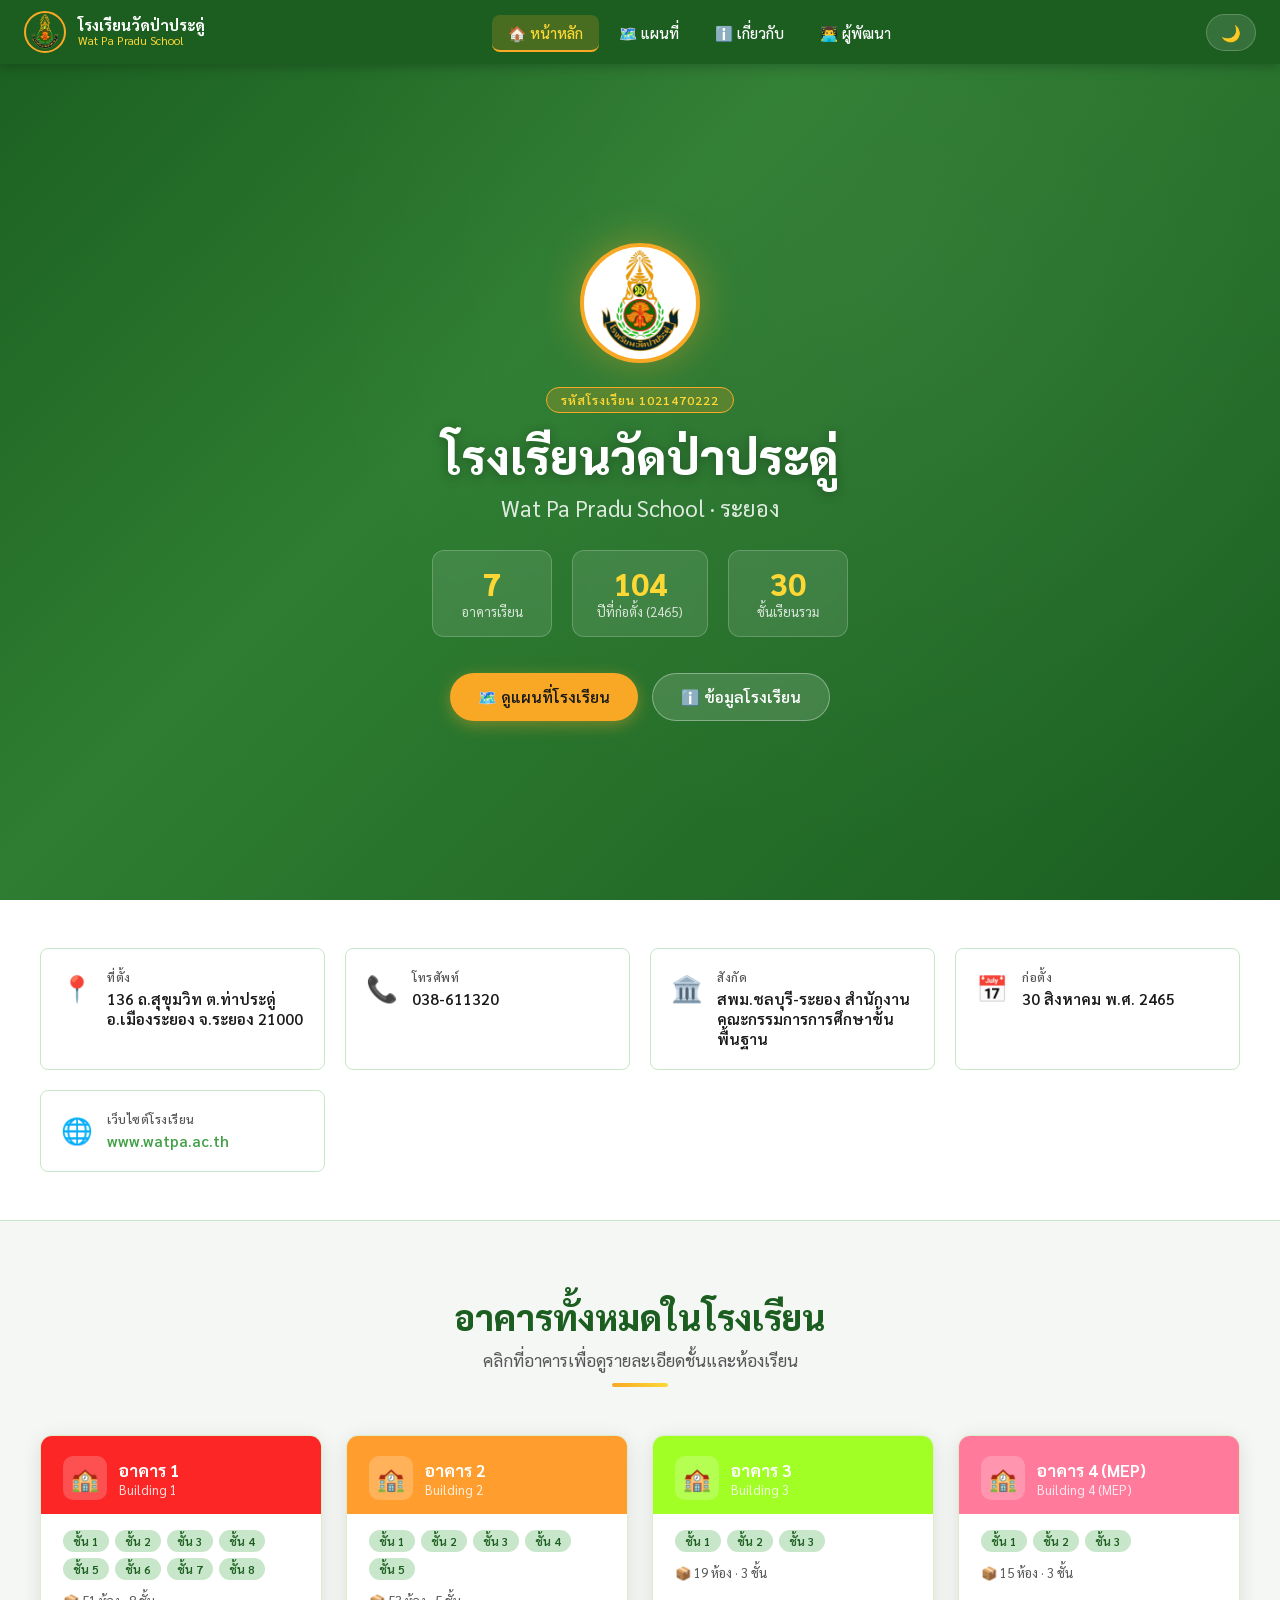
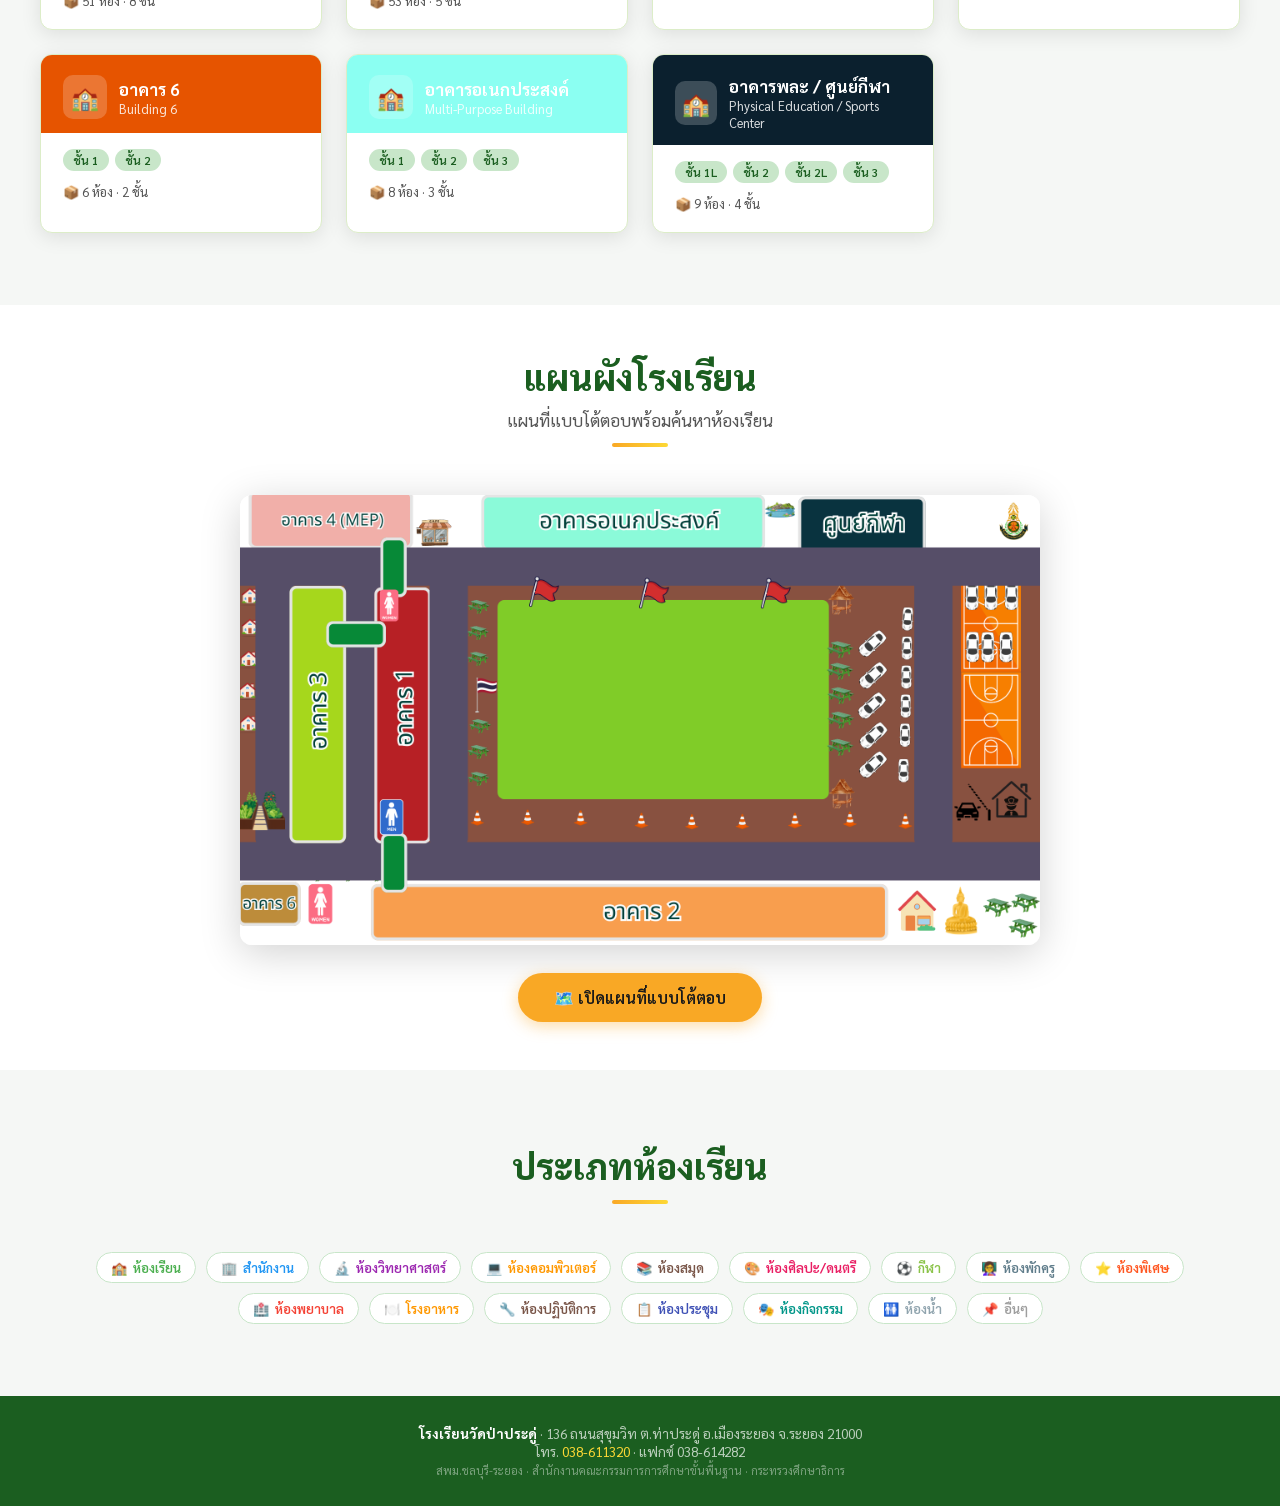
==== commit 1e657c0c: "Add files via upload" ====
--- a/index.html
+++ b/index.html
@@ -24,7 +24,6 @@
     <li><a href="map.html">🗺️ แผนที่</a></li>
     <li><a href="about.html">ℹ️ เกี่ยวกับ</a></li>
     <li><a href="developer.html">👨‍💻 ผู้พัฒนา</a></li>
-    <li><a href="../memory-helper/index.html" class="nav-link-portal">📚 Memory Helper</a></li>
   </ul>
   <div style="display:flex;align-items:center;gap:8px">
     <button class="theme-toggle" title="เปลี่ยนธีม">🌙</button>
@@ -40,7 +39,6 @@
   <a href="map.html">🗺️ แผนที่</a>
   <a href="about.html">ℹ️ เกี่ยวกับโรงเรียน</a>
   <a href="developer.html">👨‍💻 ผู้พัฒนา</a>
-  <a href="../memory-helper/index.html" class="mobile-link-portal">📚 Memory Helper</a>
 </div>
 
 <!-- ── Hero ────────────────────────────────────────────────── -->
--- a/css/style.css
+++ b/css/style.css
@@ -266,38 +266,3 @@
   .section{padding:48px 16px}
   .section-sm{padding:32px 16px}
 }
-
-/* =====================================================================
-   Portal Integration — Memory Helper link in navbar and mobile menu
-   ===================================================================== */
-
-/* Desktop navbar — Memory Helper portal link */
-.navbar-links .nav-link-portal {
-  background: var(--primary);
-  color: #fff !important;
-  border-radius: 999px;
-  padding: .28rem .85rem !important;
-  font-weight: 700;
-  font-size: .82rem;
-  letter-spacing: .01em;
-  transition: background .18s, opacity .18s;
-  white-space: nowrap;
-}
-
-.navbar-links .nav-link-portal:hover {
-  background: var(--accent-dark, #15803d);
-  opacity: .92;
-}
-
-/* Mobile menu — Memory Helper portal link */
-.mobile-menu .mobile-link-portal {
-  margin-top: .25rem;
-  border-top: 1px solid var(--border);
-  padding-top: .75rem !important;
-  font-weight: 700;
-  color: var(--primary) !important;
-}
-
-.mobile-menu .mobile-link-portal:hover {
-  background: var(--primary-pale, rgba(46,125,50,.08));
-}
